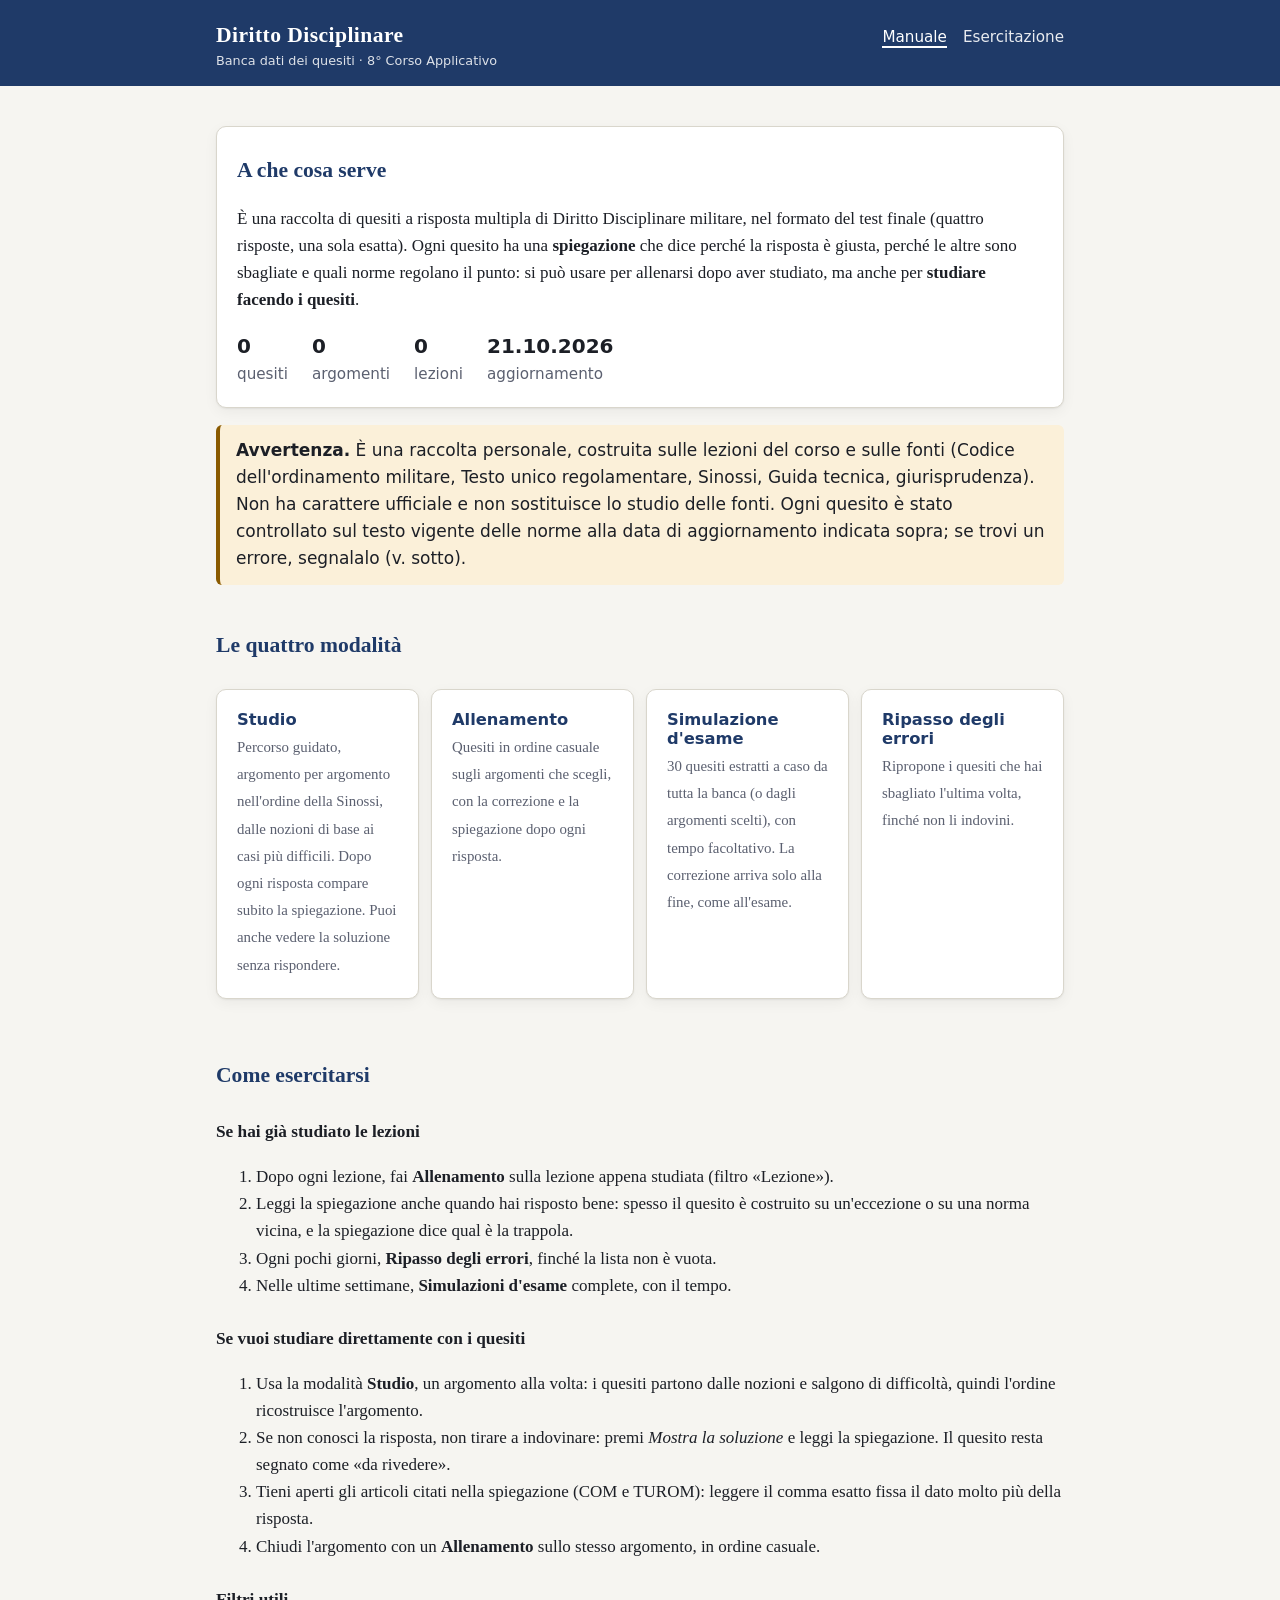
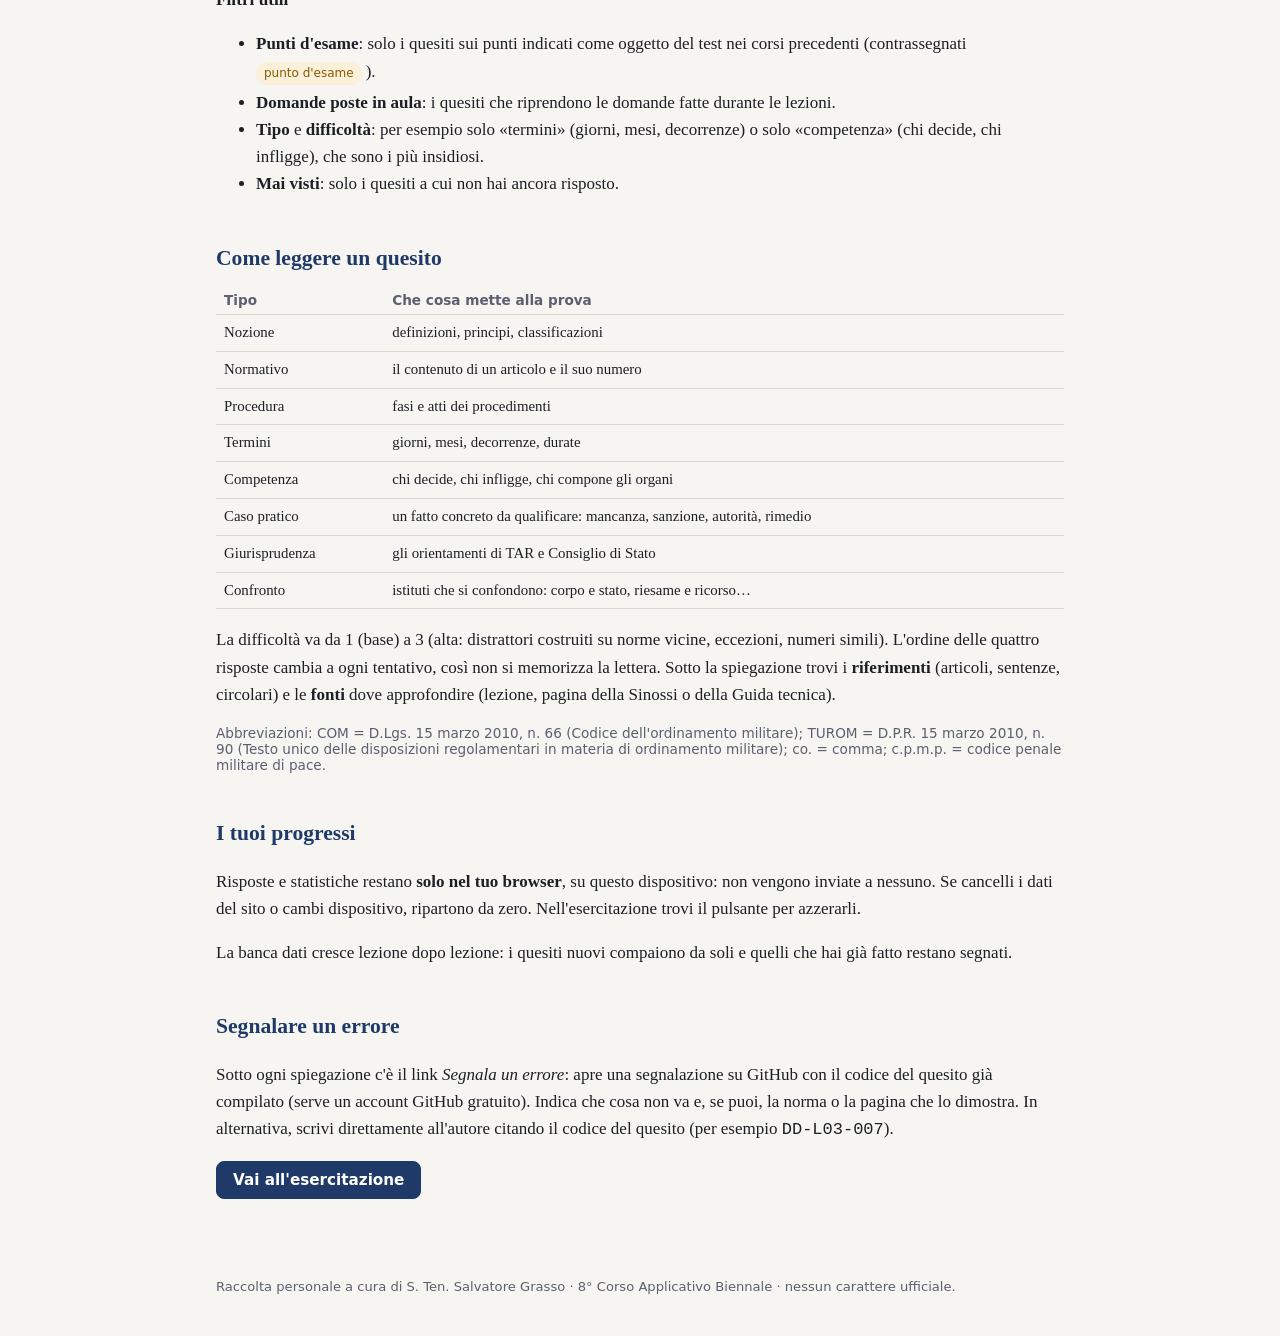
==== index.html @ ca67b4e1 "Prima pubblicazione: manuale ed esercitazione Co-Authored-By: Claude Opus 5.5 <noreply@anthropic.com" ====
<!doctype html>
<html lang="it">
<head>
<meta charset="utf-8">
<meta name="viewport" content="width=device-width, initial-scale=1">
<meta name="robots" content="noindex, nofollow">
<title>Diritto Disciplinare – Esercitazione</title>
<meta name="description" content="Banca dati di quesiti a risposta multipla di Diritto Disciplinare militare: manuale d'uso.">
<link rel="stylesheet" href="style.css">
</head>
<body>
<header class="testata">
  <div class="dentro">
    <h1>Diritto Disciplinare<small>Banca dati dei quesiti · 8° Corso Applicativo</small></h1>
    <nav><a href="index.html" aria-current="page">Manuale</a><a href="esercitazione.html">Esercitazione</a></nav>
  </div>
</header>
<main>

<div class="card">
  <h2>A che cosa serve</h2>
  <p>È una raccolta di quesiti a risposta multipla di Diritto Disciplinare militare, nel formato del test finale
  (quattro risposte, una sola esatta). Ogni quesito ha una <strong>spiegazione</strong> che dice perché la risposta è
  giusta, perché le altre sono sbagliate e quali norme regolano il punto: si può usare per allenarsi dopo aver studiato,
  ma anche per <strong>studiare facendo i quesiti</strong>.</p>
  <div class="stat ui" id="stato-banca"><span>Caricamento della banca dati…</span></div>
</div>

<p class="avviso ui"><strong>Avvertenza.</strong> È una raccolta personale, costruita sulle lezioni del corso e sulle
fonti (Codice dell'ordinamento militare, Testo unico regolamentare, Sinossi, Guida tecnica, giurisprudenza). Non ha
carattere ufficiale e non sostituisce lo studio delle fonti. Ogni quesito è stato controllato sul testo vigente delle
norme alla data di aggiornamento indicata sopra; se trovi un errore, segnalalo (v. sotto).</p>

<h2>Le quattro modalità</h2>
<div class="griglia">
  <a class="card modo" href="esercitazione.html#studio"><strong>Studio</strong>
    <span>Percorso guidato, argomento per argomento nell'ordine della Sinossi, dalle nozioni di base ai casi più
    difficili. Dopo ogni risposta compare subito la spiegazione. Puoi anche vedere la soluzione senza rispondere.</span></a>
  <a class="card modo" href="esercitazione.html#allenamento"><strong>Allenamento</strong>
    <span>Quesiti in ordine casuale sugli argomenti che scegli, con la correzione e la spiegazione dopo ogni risposta.</span></a>
  <a class="card modo" href="esercitazione.html#simulazione"><strong>Simulazione d'esame</strong>
    <span>30 quesiti estratti a caso da tutta la banca (o dagli argomenti scelti), con tempo facoltativo. La correzione
    arriva solo alla fine, come all'esame.</span></a>
  <a class="card modo" href="esercitazione.html#ripasso"><strong>Ripasso degli errori</strong>
    <span>Ripropone i quesiti che hai sbagliato l'ultima volta, finché non li indovini.</span></a>
</div>

<h2>Come esercitarsi</h2>
<h3>Se hai già studiato le lezioni</h3>
<ol>
  <li>Dopo ogni lezione, fai <strong>Allenamento</strong> sulla lezione appena studiata (filtro «Lezione»).</li>
  <li>Leggi la spiegazione anche quando hai risposto bene: spesso il quesito è costruito su un'eccezione o su una
  norma vicina, e la spiegazione dice qual è la trappola.</li>
  <li>Ogni pochi giorni, <strong>Ripasso degli errori</strong>, finché la lista non è vuota.</li>
  <li>Nelle ultime settimane, <strong>Simulazioni d'esame</strong> complete, con il tempo.</li>
</ol>
<h3>Se vuoi studiare direttamente con i quesiti</h3>
<ol>
  <li>Usa la modalità <strong>Studio</strong>, un argomento alla volta: i quesiti partono dalle nozioni e salgono di
  difficoltà, quindi l'ordine ricostruisce l'argomento.</li>
  <li>Se non conosci la risposta, non tirare a indovinare: premi <em>Mostra la soluzione</em> e leggi la
  spiegazione. Il quesito resta segnato come «da rivedere».</li>
  <li>Tieni aperti gli articoli citati nella spiegazione (COM e TUROM): leggere il comma esatto fissa il dato molto
  più della risposta.</li>
  <li>Chiudi l'argomento con un <strong>Allenamento</strong> sullo stesso argomento, in ordine casuale.</li>
</ol>
<h3>Filtri utili</h3>
<ul>
  <li><strong>Punti d'esame</strong>: solo i quesiti sui punti indicati come oggetto del test nei corsi precedenti
  (contrassegnati <span class="pill test">punto d'esame</span>).</li>
  <li><strong>Domande poste in aula</strong>: i quesiti che riprendono le domande fatte durante le lezioni.</li>
  <li><strong>Tipo</strong> e <strong>difficoltà</strong>: per esempio solo «termini» (giorni, mesi, decorrenze) o
  solo «competenza» (chi decide, chi infligge), che sono i più insidiosi.</li>
  <li><strong>Mai visti</strong>: solo i quesiti a cui non hai ancora risposto.</li>
</ul>

<h2>Come leggere un quesito</h2>
<div class="tabella-scroll">
<table>
  <tr><th>Tipo</th><th>Che cosa mette alla prova</th></tr>
  <tr><td>Nozione</td><td>definizioni, principi, classificazioni</td></tr>
  <tr><td>Normativo</td><td>il contenuto di un articolo e il suo numero</td></tr>
  <tr><td>Procedura</td><td>fasi e atti dei procedimenti</td></tr>
  <tr><td>Termini</td><td>giorni, mesi, decorrenze, durate</td></tr>
  <tr><td>Competenza</td><td>chi decide, chi infligge, chi compone gli organi</td></tr>
  <tr><td>Caso pratico</td><td>un fatto concreto da qualificare: mancanza, sanzione, autorità, rimedio</td></tr>
  <tr><td>Giurisprudenza</td><td>gli orientamenti di TAR e Consiglio di Stato</td></tr>
  <tr><td>Confronto</td><td>istituti che si confondono: corpo e stato, riesame e ricorso…</td></tr>
</table>
</div>
<p>La difficoltà va da 1 (base) a 3 (alta: distrattori costruiti su norme vicine, eccezioni, numeri simili). L'ordine
delle quattro risposte cambia a ogni tentativo, così non si memorizza la lettera. Sotto la spiegazione trovi i
<strong>riferimenti</strong> (articoli, sentenze, circolari) e le <strong>fonti</strong> dove approfondire (lezione,
pagina della Sinossi o della Guida tecnica).</p>
<p class="piccolo">Abbreviazioni: COM = D.Lgs. 15 marzo 2010, n. 66 (Codice dell'ordinamento militare); TUROM = D.P.R.
15 marzo 2010, n. 90 (Testo unico delle disposizioni regolamentari in materia di ordinamento militare); co. = comma;
c.p.m.p. = codice penale militare di pace.</p>

<h2>I tuoi progressi</h2>
<p>Risposte e statistiche restano <strong>solo nel tuo browser</strong>, su questo dispositivo: non vengono inviate a
nessuno. Se cancelli i dati del sito o cambi dispositivo, ripartono da zero. Nell'esercitazione trovi il pulsante per
azzerarli.</p>
<p>La banca dati cresce lezione dopo lezione: i quesiti nuovi compaiono da soli e quelli che hai già fatto restano
segnati.</p>

<h2>Segnalare un errore</h2>
<p>Sotto ogni spiegazione c'è il link <em>Segnala un errore</em>: apre una segnalazione su GitHub con il codice del
quesito già compilato (serve un account GitHub gratuito). Indica che cosa non va e, se puoi, la norma o la pagina che
lo dimostra. In alternativa, scrivi direttamente all'autore citando il codice del quesito (per esempio
<code>DD-L03-007</code>).</p>

<p class="riga-azioni"><a href="esercitazione.html"><button class="primario">Vai all'esercitazione</button></a></p>
</main>
<footer>Raccolta personale a cura di S. Ten. Salvatore Grasso · 8° Corso Applicativo Biennale · nessun carattere ufficiale.</footer>
<script>
fetch("banca_dati.json", { cache: "no-cache" }).then(r => r.json()).then(b => {
  const lez = new Set(b.quesiti.map(q => q.lezione).filter(Boolean));
  const d = b.aggiornata ? b.aggiornata.split("-").reverse().join(".") : "–";
  document.getElementById("stato-banca").innerHTML =
    `<span><b>${b.totale}</b>quesiti</span><span><b>${b.argomenti.length}</b>argomenti</span>` +
    `<span><b>${lez.size}</b>lezioni</span><span><b>${d}</b>aggiornamento</span>`;
}).catch(() => {
  document.getElementById("stato-banca").textContent = "Banca dati non disponibile.";
});
</script>
</body>
</html>
---- style.css ----
:root {
  --bg: #f6f5f1;
  --surface: #ffffff;
  --surface-2: #efede6;
  --text: #1c1f26;
  --muted: #5b6070;
  --border: #d9d6cc;
  --accent: #1f3a68;
  --accent-soft: #e3e9f4;
  --ok: #1f6b3a;
  --ok-soft: #e2f1e6;
  --ko: #9b2321;
  --ko-soft: #f7e3e2;
  --warn: #8a5a00;
  --warn-soft: #fbf0d9;
  --radius: 10px;
  --shadow: 0 1px 2px rgba(0, 0, 0, .06), 0 4px 14px rgba(0, 0, 0, .05);
}
@media (prefers-color-scheme: dark) {
  :root {
    --bg: #14161b;
    --surface: #1c1f26;
    --surface-2: #252932;
    --text: #e8e6e1;
    --muted: #a2a7b4;
    --border: #343946;
    --accent: #8fb0e6;
    --accent-soft: #23304a;
    --ok: #7fd19a;
    --ok-soft: #1d3326;
    --ko: #f0918e;
    --ko-soft: #3b2222;
    --warn: #e9c06b;
    --warn-soft: #3a2f17;
    --shadow: none;
  }
}
* { box-sizing: border-box; }
html { -webkit-text-size-adjust: 100%; }
body {
  margin: 0;
  background: var(--bg);
  color: var(--text);
  font: 17px/1.6 Georgia, "Times New Roman", serif;
}
.ui, button, select, input, .barra, .etichetta, .pill, nav, footer, .stat, .tab {
  font-family: system-ui, -apple-system, "Segoe UI", Roboto, sans-serif;
}
a { color: var(--accent); }
header.testata {
  background: var(--accent);
  color: #fff;
}
@media (prefers-color-scheme: dark) { header.testata { background: #1a2740; } }
.testata .dentro {
  max-width: 880px; margin: 0 auto; padding: 18px 16px;
  display: flex; flex-wrap: wrap; align-items: baseline; justify-content: space-between; gap: 8px 20px;
}
.testata h1 { margin: 0; font-size: 1.35rem; letter-spacing: .02em; }
.testata h1 small { display: block; font: 400 .8rem system-ui, sans-serif; opacity: .85; letter-spacing: 0; }
.testata nav a { color: #fff; text-decoration: none; margin-left: 16px; font-size: .95rem; opacity: .9; }
.testata nav a:first-child { margin-left: 0; }
.testata nav a[aria-current] { opacity: 1; border-bottom: 2px solid #fff; }
main { max-width: 880px; margin: 0 auto; padding: 24px 16px 60px; }
h2 { font-size: 1.35rem; margin: 2em 0 .5em; color: var(--accent); }
h2:first-child { margin-top: .3em; }
h3 { font-size: 1.08rem; margin: 1.5em 0 .3em; }
.card {
  background: var(--surface); border: 1px solid var(--border); border-radius: var(--radius);
  box-shadow: var(--shadow); padding: 20px; margin: 16px 0;
}
.avviso { background: var(--warn-soft); border-left: 4px solid var(--warn); padding: 12px 16px; border-radius: 6px; }
.griglia { display: grid; grid-template-columns: repeat(auto-fit, minmax(200px, 1fr)); gap: 12px; }
.modo { display: block; text-decoration: none; color: inherit; }
.modo strong { display: block; color: var(--accent); font: 600 1.02rem system-ui, sans-serif; margin-bottom: 4px; }
.modo span { font-size: .93rem; color: var(--muted); }
.stat { display: flex; flex-wrap: wrap; gap: 10px 24px; font-size: .95rem; color: var(--muted); }
.stat b { color: var(--text); font-size: 1.25rem; display: block; }
table { width: 100%; border-collapse: collapse; font-size: .93rem; }
th, td { text-align: left; padding: 6px 8px; border-bottom: 1px solid var(--border); vertical-align: top; }
th { font: 600 .85rem system-ui, sans-serif; color: var(--muted); }
.tabella-scroll { overflow-x: auto; }

/* --- esercitazione --- */
button {
  font-size: .95rem; border-radius: 8px; border: 1px solid var(--border); background: var(--surface);
  color: var(--text); padding: 9px 16px; cursor: pointer;
}
button.primario { background: var(--accent); color: #fff; border-color: var(--accent); font-weight: 600; }
@media (prefers-color-scheme: dark) { button.primario { color: #10151f; } }
button:disabled { opacity: .5; cursor: default; }
button:focus-visible, a:focus-visible, input:focus-visible, select:focus-visible { outline: 3px solid var(--accent); outline-offset: 2px; }
.tabs { display: flex; flex-wrap: wrap; gap: 8px; margin-bottom: 8px; }
.tab { flex: 1 1 150px; text-align: left; padding: 12px 14px; }
.tab b { display: block; font-size: 1rem; }
.tab span { font-size: .82rem; color: var(--muted); }
.tab[aria-pressed="true"] { border-color: var(--accent); background: var(--accent-soft); box-shadow: inset 0 0 0 1px var(--accent); }
fieldset { border: 1px solid var(--border); border-radius: 8px; margin: 12px 0; padding: 10px 14px; }
legend { font: 600 .88rem system-ui, sans-serif; color: var(--muted); padding: 0 4px; }
label { font: .93rem system-ui, sans-serif; }
.scelte { display: flex; flex-wrap: wrap; gap: 6px 16px; }
.argomenti { max-height: 320px; overflow-y: auto; }
.argomenti .parte { font: 600 .82rem system-ui, sans-serif; color: var(--muted); margin: 10px 0 2px; }
.argomenti label { display: flex; gap: 8px; padding: 2px 0; }
.argomenti label .n { margin-left: auto; color: var(--muted); font-size: .82rem; }
.riga-azioni { display: flex; flex-wrap: wrap; gap: 8px; align-items: center; margin-top: 12px; }
.piccolo { font: .85rem system-ui, sans-serif; color: var(--muted); }
select, input[type=number] { font-size: .95rem; padding: 6px 8px; border-radius: 6px; border: 1px solid var(--border); background: var(--surface); color: var(--text); }

.barra { display: flex; flex-wrap: wrap; justify-content: space-between; align-items: center; gap: 8px; font-size: .9rem; color: var(--muted); }
.avanzamento { height: 6px; background: var(--surface-2); border-radius: 3px; overflow: hidden; margin: 8px 0 18px; }
.avanzamento div { height: 100%; background: var(--accent); width: 0; transition: width .2s; }
.pill { display: inline-block; font-size: .75rem; padding: 2px 8px; border-radius: 99px; background: var(--surface-2); color: var(--muted); margin: 0 4px 4px 0; }
.pill.test { background: var(--warn-soft); color: var(--warn); }
.domanda { font-size: 1.12rem; margin: 6px 0 16px; }
.opzioni { display: grid; gap: 10px; }
.opzione {
  display: flex; gap: 12px; align-items: flex-start; text-align: left; width: 100%;
  font: inherit; font-size: 1rem; line-height: 1.5; padding: 12px 14px;
}
.opzione .lettera {
  flex: 0 0 28px; height: 28px; border-radius: 50%; border: 1px solid var(--border);
  display: flex; align-items: center; justify-content: center; font: 600 .85rem system-ui, sans-serif;
}
.opzione:hover:not(:disabled) { border-color: var(--accent); }
.opzione.scelta { border-color: var(--accent); background: var(--accent-soft); }
.opzione.giusta { border-color: var(--ok); background: var(--ok-soft); }
.opzione.giusta .lettera { background: var(--ok); color: #fff; border-color: var(--ok); }
.opzione.sbagliata { border-color: var(--ko); background: var(--ko-soft); }
.opzione.sbagliata .lettera { background: var(--ko); color: #fff; border-color: var(--ko); }
.opzione:disabled { cursor: default; opacity: 1; }
.esito { font: 600 1rem system-ui, sans-serif; margin: 16px 0 6px; }
.esito.ok { color: var(--ok); }
.esito.ko { color: var(--ko); }
.spiegazione { background: var(--surface-2); border-radius: 8px; padding: 14px 16px; margin-top: 8px; }
.spiegazione p { margin: 0 0 8px; }
.spiegazione .rif { font: .85rem system-ui, sans-serif; color: var(--muted); margin: 6px 0 0; }
.risultato-grande { font: 700 2.4rem system-ui, sans-serif; color: var(--accent); }
.rivedi { border-top: 1px solid var(--border); padding: 14px 0; }
.rivedi:first-child { border-top: 0; }
.nascosto { display: none !important; }
footer { max-width: 880px; margin: 0 auto; padding: 0 16px 40px; font-size: .82rem; color: var(--muted); }
@media (max-width: 560px) {
  body { font-size: 16px; }
  .card { padding: 16px; }
  .testata nav a { margin-left: 12px; }
  .tab { flex-basis: calc(50% - 4px); padding: 10px 12px; }
  .domanda { font-size: 1.05rem; }
  .opzione { padding: 12px; min-height: 48px; }
  /* sul telefono i comandi della prova restano a portata di pollice */
  #prova .riga-azioni {
    position: sticky; bottom: 0; z-index: 2; margin: 0 -16px; padding: 10px 16px calc(10px + env(safe-area-inset-bottom));
    background: var(--bg); border-top: 1px solid var(--border);
  }
  #prova .riga-azioni button { flex: 1 1 40%; padding: 11px 8px; }
  .argomenti { max-height: 260px; }
}
@media (hover: none) { .opzione:hover:not(:disabled) { border-color: var(--border); } }
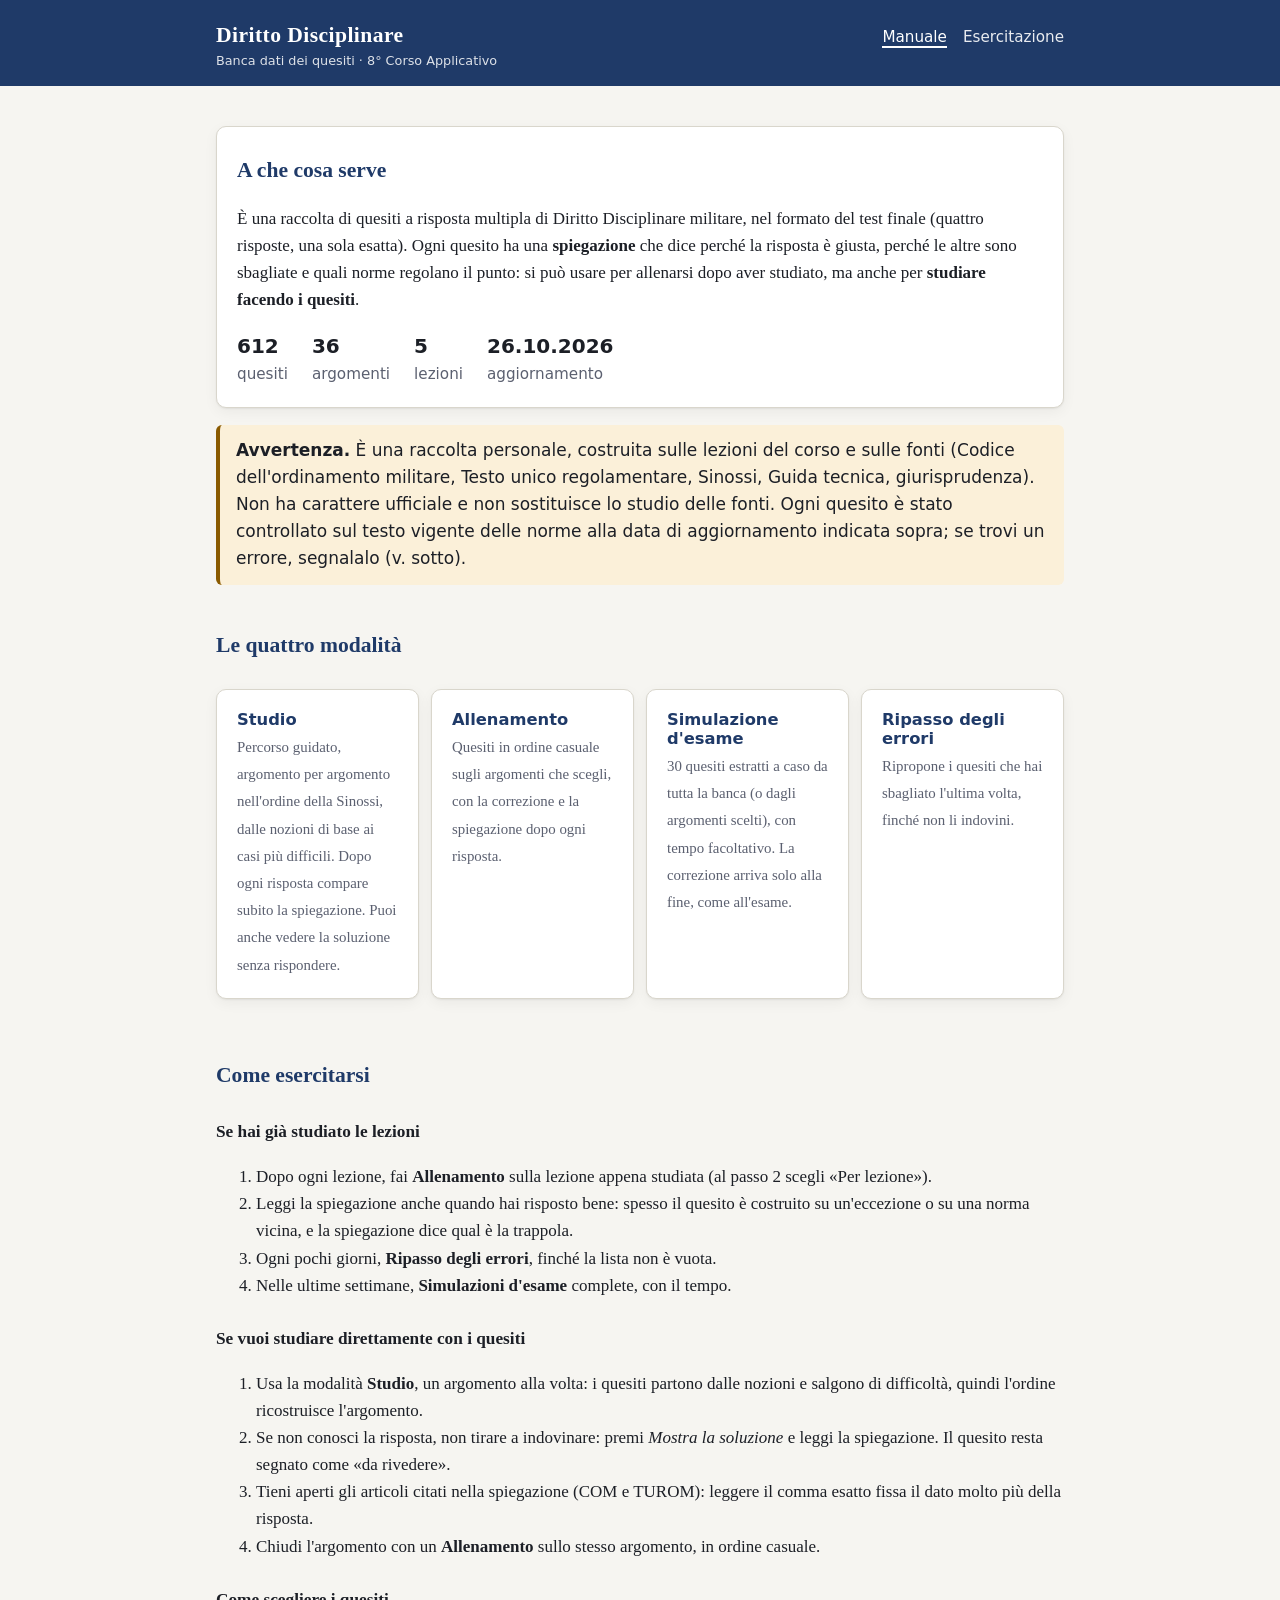
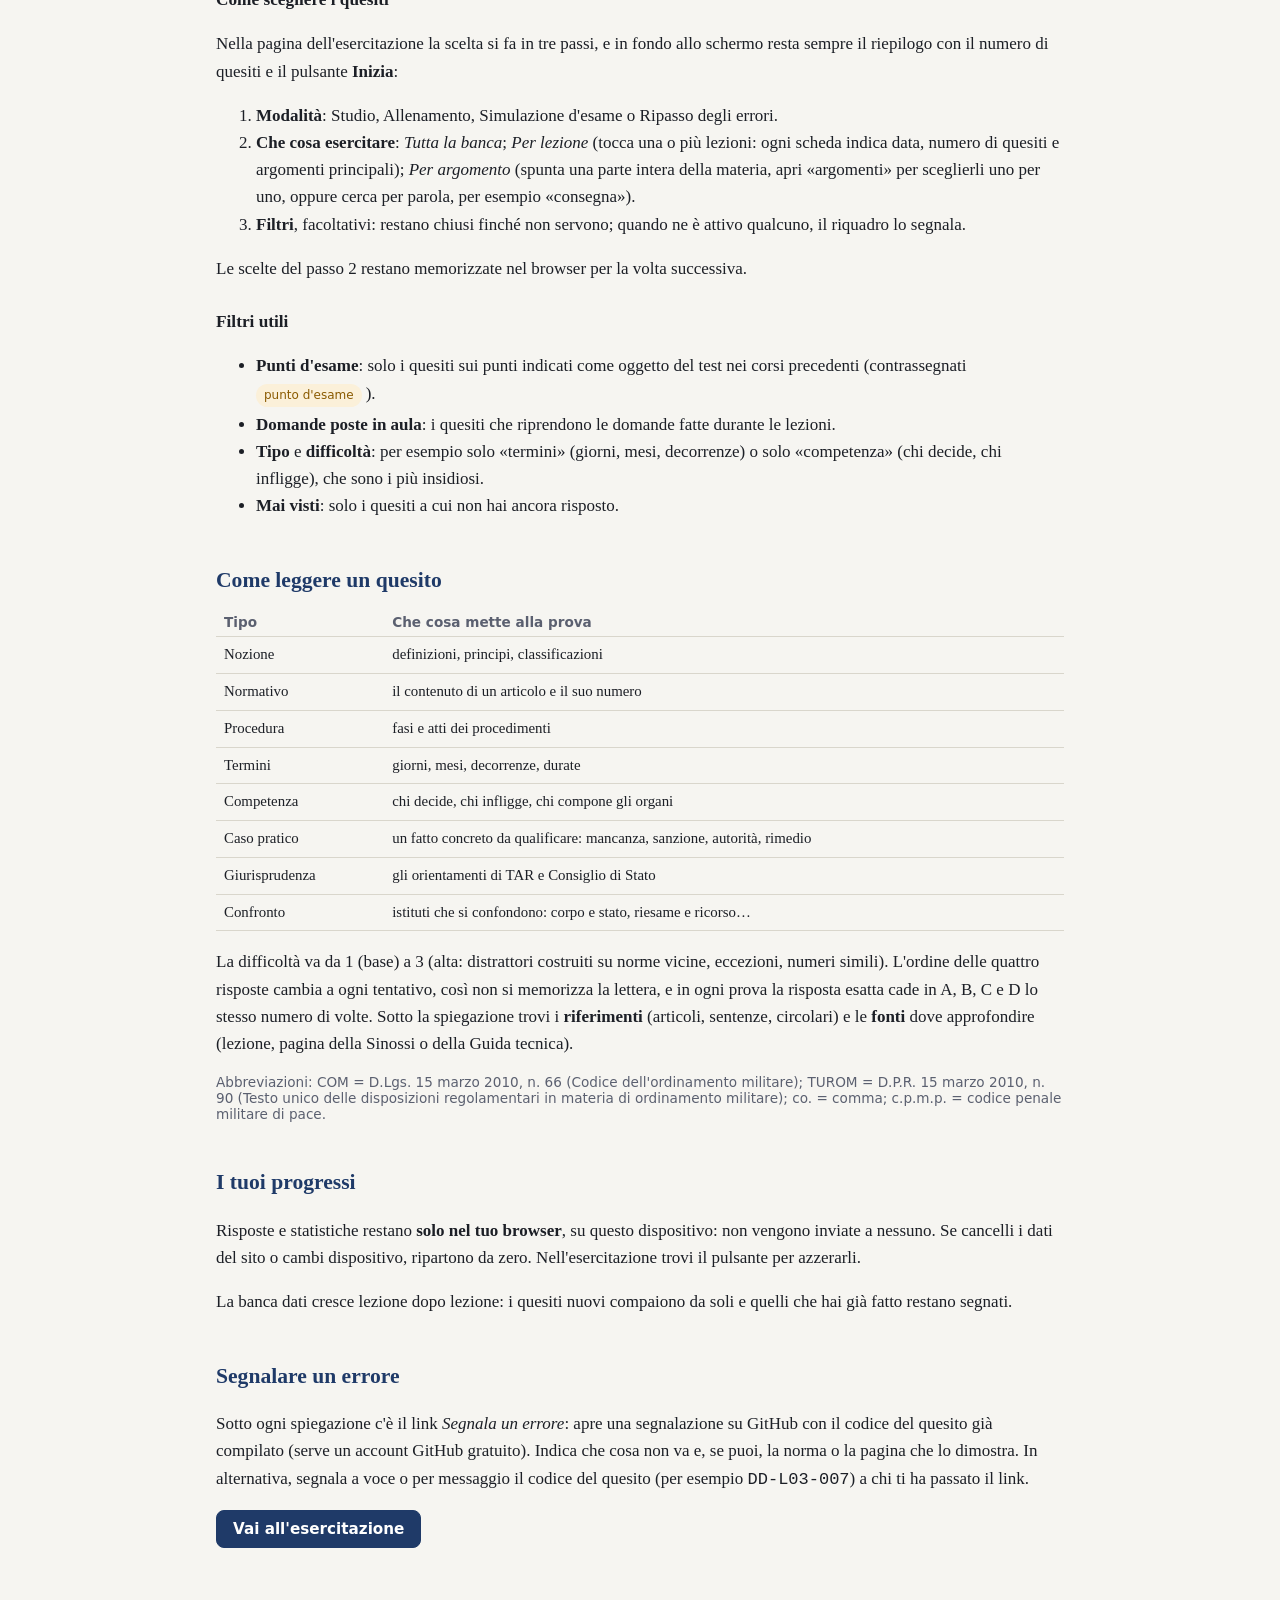
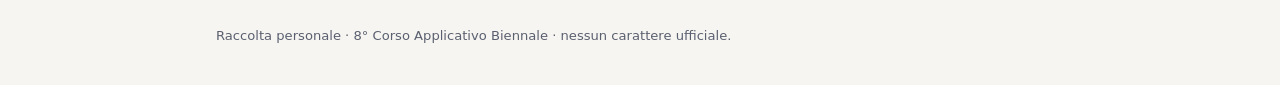
==== commit 57b78dc8: "Distrattori riequilibrati, risposta esatta distribuita, nuova scelta dei quesiti" ====
--- a/index.html
+++ b/index.html
@@ -1,127 +1,140 @@
-<!doctype html>
-<html lang="it">
-<head>
-<meta charset="utf-8">
-<meta name="viewport" content="width=device-width, initial-scale=1">
-<meta name="robots" content="noindex, nofollow">
-<title>Diritto Disciplinare – Esercitazione</title>
-<meta name="description" content="Banca dati di quesiti a risposta multipla di Diritto Disciplinare militare: manuale d'uso.">
-<link rel="stylesheet" href="style.css">
-</head>
-<body>
-<header class="testata">
-  <div class="dentro">
-    <h1>Diritto Disciplinare<small>Banca dati dei quesiti · 8° Corso Applicativo</small></h1>
-    <nav><a href="index.html" aria-current="page">Manuale</a><a href="esercitazione.html">Esercitazione</a></nav>
-  </div>
-</header>
-<main>
-
-<div class="card">
-  <h2>A che cosa serve</h2>
-  <p>È una raccolta di quesiti a risposta multipla di Diritto Disciplinare militare, nel formato del test finale
-  (quattro risposte, una sola esatta). Ogni quesito ha una <strong>spiegazione</strong> che dice perché la risposta è
-  giusta, perché le altre sono sbagliate e quali norme regolano il punto: si può usare per allenarsi dopo aver studiato,
-  ma anche per <strong>studiare facendo i quesiti</strong>.</p>
-  <div class="stat ui" id="stato-banca"><span>Caricamento della banca dati…</span></div>
-</div>
-
-<p class="avviso ui"><strong>Avvertenza.</strong> È una raccolta personale, costruita sulle lezioni del corso e sulle
-fonti (Codice dell'ordinamento militare, Testo unico regolamentare, Sinossi, Guida tecnica, giurisprudenza). Non ha
-carattere ufficiale e non sostituisce lo studio delle fonti. Ogni quesito è stato controllato sul testo vigente delle
-norme alla data di aggiornamento indicata sopra; se trovi un errore, segnalalo (v. sotto).</p>
-
-<h2>Le quattro modalità</h2>
-<div class="griglia">
-  <a class="card modo" href="esercitazione.html#studio"><strong>Studio</strong>
-    <span>Percorso guidato, argomento per argomento nell'ordine della Sinossi, dalle nozioni di base ai casi più
-    difficili. Dopo ogni risposta compare subito la spiegazione. Puoi anche vedere la soluzione senza rispondere.</span></a>
-  <a class="card modo" href="esercitazione.html#allenamento"><strong>Allenamento</strong>
-    <span>Quesiti in ordine casuale sugli argomenti che scegli, con la correzione e la spiegazione dopo ogni risposta.</span></a>
-  <a class="card modo" href="esercitazione.html#simulazione"><strong>Simulazione d'esame</strong>
-    <span>30 quesiti estratti a caso da tutta la banca (o dagli argomenti scelti), con tempo facoltativo. La correzione
-    arriva solo alla fine, come all'esame.</span></a>
-  <a class="card modo" href="esercitazione.html#ripasso"><strong>Ripasso degli errori</strong>
-    <span>Ripropone i quesiti che hai sbagliato l'ultima volta, finché non li indovini.</span></a>
-</div>
-
-<h2>Come esercitarsi</h2>
-<h3>Se hai già studiato le lezioni</h3>
-<ol>
-  <li>Dopo ogni lezione, fai <strong>Allenamento</strong> sulla lezione appena studiata (filtro «Lezione»).</li>
-  <li>Leggi la spiegazione anche quando hai risposto bene: spesso il quesito è costruito su un'eccezione o su una
-  norma vicina, e la spiegazione dice qual è la trappola.</li>
-  <li>Ogni pochi giorni, <strong>Ripasso degli errori</strong>, finché la lista non è vuota.</li>
-  <li>Nelle ultime settimane, <strong>Simulazioni d'esame</strong> complete, con il tempo.</li>
-</ol>
-<h3>Se vuoi studiare direttamente con i quesiti</h3>
-<ol>
-  <li>Usa la modalità <strong>Studio</strong>, un argomento alla volta: i quesiti partono dalle nozioni e salgono di
-  difficoltà, quindi l'ordine ricostruisce l'argomento.</li>
-  <li>Se non conosci la risposta, non tirare a indovinare: premi <em>Mostra la soluzione</em> e leggi la
-  spiegazione. Il quesito resta segnato come «da rivedere».</li>
-  <li>Tieni aperti gli articoli citati nella spiegazione (COM e TUROM): leggere il comma esatto fissa il dato molto
-  più della risposta.</li>
-  <li>Chiudi l'argomento con un <strong>Allenamento</strong> sullo stesso argomento, in ordine casuale.</li>
-</ol>
-<h3>Filtri utili</h3>
-<ul>
-  <li><strong>Punti d'esame</strong>: solo i quesiti sui punti indicati come oggetto del test nei corsi precedenti
-  (contrassegnati <span class="pill test">punto d'esame</span>).</li>
-  <li><strong>Domande poste in aula</strong>: i quesiti che riprendono le domande fatte durante le lezioni.</li>
-  <li><strong>Tipo</strong> e <strong>difficoltà</strong>: per esempio solo «termini» (giorni, mesi, decorrenze) o
-  solo «competenza» (chi decide, chi infligge), che sono i più insidiosi.</li>
-  <li><strong>Mai visti</strong>: solo i quesiti a cui non hai ancora risposto.</li>
-</ul>
-
-<h2>Come leggere un quesito</h2>
-<div class="tabella-scroll">
-<table>
-  <tr><th>Tipo</th><th>Che cosa mette alla prova</th></tr>
-  <tr><td>Nozione</td><td>definizioni, principi, classificazioni</td></tr>
-  <tr><td>Normativo</td><td>il contenuto di un articolo e il suo numero</td></tr>
-  <tr><td>Procedura</td><td>fasi e atti dei procedimenti</td></tr>
-  <tr><td>Termini</td><td>giorni, mesi, decorrenze, durate</td></tr>
-  <tr><td>Competenza</td><td>chi decide, chi infligge, chi compone gli organi</td></tr>
-  <tr><td>Caso pratico</td><td>un fatto concreto da qualificare: mancanza, sanzione, autorità, rimedio</td></tr>
-  <tr><td>Giurisprudenza</td><td>gli orientamenti di TAR e Consiglio di Stato</td></tr>
-  <tr><td>Confronto</td><td>istituti che si confondono: corpo e stato, riesame e ricorso…</td></tr>
-</table>
-</div>
-<p>La difficoltà va da 1 (base) a 3 (alta: distrattori costruiti su norme vicine, eccezioni, numeri simili). L'ordine
-delle quattro risposte cambia a ogni tentativo, così non si memorizza la lettera. Sotto la spiegazione trovi i
-<strong>riferimenti</strong> (articoli, sentenze, circolari) e le <strong>fonti</strong> dove approfondire (lezione,
-pagina della Sinossi o della Guida tecnica).</p>
-<p class="piccolo">Abbreviazioni: COM = D.Lgs. 15 marzo 2010, n. 66 (Codice dell'ordinamento militare); TUROM = D.P.R.
-15 marzo 2010, n. 90 (Testo unico delle disposizioni regolamentari in materia di ordinamento militare); co. = comma;
-c.p.m.p. = codice penale militare di pace.</p>
-
-<h2>I tuoi progressi</h2>
-<p>Risposte e statistiche restano <strong>solo nel tuo browser</strong>, su questo dispositivo: non vengono inviate a
-nessuno. Se cancelli i dati del sito o cambi dispositivo, ripartono da zero. Nell'esercitazione trovi il pulsante per
-azzerarli.</p>
-<p>La banca dati cresce lezione dopo lezione: i quesiti nuovi compaiono da soli e quelli che hai già fatto restano
-segnati.</p>
-
-<h2>Segnalare un errore</h2>
-<p>Sotto ogni spiegazione c'è il link <em>Segnala un errore</em>: apre una segnalazione su GitHub con il codice del
-quesito già compilato (serve un account GitHub gratuito). Indica che cosa non va e, se puoi, la norma o la pagina che
-lo dimostra. In alternativa, scrivi direttamente all'autore citando il codice del quesito (per esempio
-<code>DD-L03-007</code>).</p>
-
-<p class="riga-azioni"><a href="esercitazione.html"><button class="primario">Vai all'esercitazione</button></a></p>
-</main>
-<footer>Raccolta personale a cura di S. Ten. Salvatore Grasso · 8° Corso Applicativo Biennale · nessun carattere ufficiale.</footer>
-<script>
-fetch("banca_dati.json", { cache: "no-cache" }).then(r => r.json()).then(b => {
-  const lez = new Set(b.quesiti.map(q => q.lezione).filter(Boolean));
-  const d = b.aggiornata ? b.aggiornata.split("-").reverse().join(".") : "–";
-  document.getElementById("stato-banca").innerHTML =
-    `<span><b>${b.totale}</b>quesiti</span><span><b>${b.argomenti.length}</b>argomenti</span>` +
-    `<span><b>${lez.size}</b>lezioni</span><span><b>${d}</b>aggiornamento</span>`;
-}).catch(() => {
-  document.getElementById("stato-banca").textContent = "Banca dati non disponibile.";
-});
-</script>
-</body>
-</html>
+<!doctype html>
+<html lang="it">
+<head>
+<meta charset="utf-8">
+<meta name="viewport" content="width=device-width, initial-scale=1">
+<meta name="robots" content="noindex, nofollow">
+<title>Diritto Disciplinare – Esercitazione</title>
+<meta name="description" content="Banca dati di quesiti a risposta multipla di Diritto Disciplinare militare: manuale d'uso.">
+<link rel="stylesheet" href="style.css?v=2">
+</head>
+<body>
+<header class="testata">
+  <div class="dentro">
+    <h1>Diritto Disciplinare<small>Banca dati dei quesiti · 8° Corso Applicativo</small></h1>
+    <nav><a href="index.html" aria-current="page">Manuale</a><a href="esercitazione.html">Esercitazione</a></nav>
+  </div>
+</header>
+<main>
+
+<div class="card">
+  <h2>A che cosa serve</h2>
+  <p>È una raccolta di quesiti a risposta multipla di Diritto Disciplinare militare, nel formato del test finale
+  (quattro risposte, una sola esatta). Ogni quesito ha una <strong>spiegazione</strong> che dice perché la risposta è
+  giusta, perché le altre sono sbagliate e quali norme regolano il punto: si può usare per allenarsi dopo aver studiato,
+  ma anche per <strong>studiare facendo i quesiti</strong>.</p>
+  <div class="stat ui" id="stato-banca"><span>Caricamento della banca dati…</span></div>
+</div>
+
+<p class="avviso ui"><strong>Avvertenza.</strong> È una raccolta personale, costruita sulle lezioni del corso e sulle
+fonti (Codice dell'ordinamento militare, Testo unico regolamentare, Sinossi, Guida tecnica, giurisprudenza). Non ha
+carattere ufficiale e non sostituisce lo studio delle fonti. Ogni quesito è stato controllato sul testo vigente delle
+norme alla data di aggiornamento indicata sopra; se trovi un errore, segnalalo (v. sotto).</p>
+
+<h2>Le quattro modalità</h2>
+<div class="griglia">
+  <a class="card modo" href="esercitazione.html#studio"><strong>Studio</strong>
+    <span>Percorso guidato, argomento per argomento nell'ordine della Sinossi, dalle nozioni di base ai casi più
+    difficili. Dopo ogni risposta compare subito la spiegazione. Puoi anche vedere la soluzione senza rispondere.</span></a>
+  <a class="card modo" href="esercitazione.html#allenamento"><strong>Allenamento</strong>
+    <span>Quesiti in ordine casuale sugli argomenti che scegli, con la correzione e la spiegazione dopo ogni risposta.</span></a>
+  <a class="card modo" href="esercitazione.html#simulazione"><strong>Simulazione d'esame</strong>
+    <span>30 quesiti estratti a caso da tutta la banca (o dagli argomenti scelti), con tempo facoltativo. La correzione
+    arriva solo alla fine, come all'esame.</span></a>
+  <a class="card modo" href="esercitazione.html#ripasso"><strong>Ripasso degli errori</strong>
+    <span>Ripropone i quesiti che hai sbagliato l'ultima volta, finché non li indovini.</span></a>
+</div>
+
+<h2>Come esercitarsi</h2>
+<h3>Se hai già studiato le lezioni</h3>
+<ol>
+  <li>Dopo ogni lezione, fai <strong>Allenamento</strong> sulla lezione appena studiata (al passo 2 scegli «Per lezione»).</li>
+  <li>Leggi la spiegazione anche quando hai risposto bene: spesso il quesito è costruito su un'eccezione o su una
+  norma vicina, e la spiegazione dice qual è la trappola.</li>
+  <li>Ogni pochi giorni, <strong>Ripasso degli errori</strong>, finché la lista non è vuota.</li>
+  <li>Nelle ultime settimane, <strong>Simulazioni d'esame</strong> complete, con il tempo.</li>
+</ol>
+<h3>Se vuoi studiare direttamente con i quesiti</h3>
+<ol>
+  <li>Usa la modalità <strong>Studio</strong>, un argomento alla volta: i quesiti partono dalle nozioni e salgono di
+  difficoltà, quindi l'ordine ricostruisce l'argomento.</li>
+  <li>Se non conosci la risposta, non tirare a indovinare: premi <em>Mostra la soluzione</em> e leggi la
+  spiegazione. Il quesito resta segnato come «da rivedere».</li>
+  <li>Tieni aperti gli articoli citati nella spiegazione (COM e TUROM): leggere il comma esatto fissa il dato molto
+  più della risposta.</li>
+  <li>Chiudi l'argomento con un <strong>Allenamento</strong> sullo stesso argomento, in ordine casuale.</li>
+</ol>
+<h3>Come scegliere i quesiti</h3>
+<p>Nella pagina dell'esercitazione la scelta si fa in tre passi, e in fondo allo schermo resta sempre il riepilogo con
+il numero di quesiti e il pulsante <strong>Inizia</strong>:</p>
+<ol>
+  <li><strong>Modalità</strong>: Studio, Allenamento, Simulazione d'esame o Ripasso degli errori.</li>
+  <li><strong>Che cosa esercitare</strong>: <em>Tutta la banca</em>; <em>Per lezione</em> (tocca una o più lezioni: ogni
+  scheda indica data, numero di quesiti e argomenti principali); <em>Per argomento</em> (spunta una parte intera della
+  materia, apri «argomenti» per sceglierli uno per uno, oppure cerca per parola, per esempio «consegna»).</li>
+  <li><strong>Filtri</strong>, facoltativi: restano chiusi finché non servono; quando ne è attivo qualcuno, il
+  riquadro lo segnala.</li>
+</ol>
+<p>Le scelte del passo 2 restano memorizzate nel browser per la volta successiva.</p>
+<h3>Filtri utili</h3>
+<ul>
+  <li><strong>Punti d'esame</strong>: solo i quesiti sui punti indicati come oggetto del test nei corsi precedenti
+  (contrassegnati <span class="pill test">punto d'esame</span>).</li>
+  <li><strong>Domande poste in aula</strong>: i quesiti che riprendono le domande fatte durante le lezioni.</li>
+  <li><strong>Tipo</strong> e <strong>difficoltà</strong>: per esempio solo «termini» (giorni, mesi, decorrenze) o
+  solo «competenza» (chi decide, chi infligge), che sono i più insidiosi.</li>
+  <li><strong>Mai visti</strong>: solo i quesiti a cui non hai ancora risposto.</li>
+</ul>
+
+<h2>Come leggere un quesito</h2>
+<div class="tabella-scroll">
+<table>
+  <tr><th>Tipo</th><th>Che cosa mette alla prova</th></tr>
+  <tr><td>Nozione</td><td>definizioni, principi, classificazioni</td></tr>
+  <tr><td>Normativo</td><td>il contenuto di un articolo e il suo numero</td></tr>
+  <tr><td>Procedura</td><td>fasi e atti dei procedimenti</td></tr>
+  <tr><td>Termini</td><td>giorni, mesi, decorrenze, durate</td></tr>
+  <tr><td>Competenza</td><td>chi decide, chi infligge, chi compone gli organi</td></tr>
+  <tr><td>Caso pratico</td><td>un fatto concreto da qualificare: mancanza, sanzione, autorità, rimedio</td></tr>
+  <tr><td>Giurisprudenza</td><td>gli orientamenti di TAR e Consiglio di Stato</td></tr>
+  <tr><td>Confronto</td><td>istituti che si confondono: corpo e stato, riesame e ricorso…</td></tr>
+</table>
+</div>
+<p>La difficoltà va da 1 (base) a 3 (alta: distrattori costruiti su norme vicine, eccezioni, numeri simili). L'ordine
+delle quattro risposte cambia a ogni tentativo, così non si memorizza la lettera, e in ogni prova la risposta esatta
+cade in A, B, C e D lo stesso numero di volte. Sotto la spiegazione trovi i
+<strong>riferimenti</strong> (articoli, sentenze, circolari) e le <strong>fonti</strong> dove approfondire (lezione,
+pagina della Sinossi o della Guida tecnica).</p>
+<p class="piccolo">Abbreviazioni: COM = D.Lgs. 15 marzo 2010, n. 66 (Codice dell'ordinamento militare); TUROM = D.P.R.
+15 marzo 2010, n. 90 (Testo unico delle disposizioni regolamentari in materia di ordinamento militare); co. = comma;
+c.p.m.p. = codice penale militare di pace.</p>
+
+<h2>I tuoi progressi</h2>
+<p>Risposte e statistiche restano <strong>solo nel tuo browser</strong>, su questo dispositivo: non vengono inviate a
+nessuno. Se cancelli i dati del sito o cambi dispositivo, ripartono da zero. Nell'esercitazione trovi il pulsante per
+azzerarli.</p>
+<p>La banca dati cresce lezione dopo lezione: i quesiti nuovi compaiono da soli e quelli che hai già fatto restano
+segnati.</p>
+
+<h2>Segnalare un errore</h2>
+<p>Sotto ogni spiegazione c'è il link <em>Segnala un errore</em>: apre una segnalazione su GitHub con il codice del
+quesito già compilato (serve un account GitHub gratuito). Indica che cosa non va e, se puoi, la norma o la pagina che
+lo dimostra. In alternativa, segnala a voce o per messaggio il codice del quesito (per esempio
+<code>DD-L03-007</code>) a chi ti ha passato il link.</p>
+
+<p class="riga-azioni"><a href="esercitazione.html"><button class="primario">Vai all'esercitazione</button></a></p>
+</main>
+<footer>Raccolta personale · 8° Corso Applicativo Biennale · nessun carattere ufficiale.</footer>
+<script>
+fetch("banca_dati.json", { cache: "no-cache" }).then(r => r.json()).then(b => {
+  const lez = new Set(b.quesiti.map(q => q.lezione).filter(Boolean));
+  const d = b.aggiornata ? b.aggiornata.split("-").reverse().join(".") : "–";
+  document.getElementById("stato-banca").innerHTML =
+    `<span><b>${b.totale}</b>quesiti</span><span><b>${b.argomenti.length}</b>argomenti</span>` +
+    `<span><b>${lez.size}</b>lezioni</span><span><b>${d}</b>aggiornamento</span>`;
+}).catch(() => {
+  document.getElementById("stato-banca").textContent = "Banca dati non disponibile.";
+});
+</script>
+</body>
+</html>
--- a/style.css
+++ b/style.css
@@ -1,158 +1,217 @@
-:root {
-  --bg: #f6f5f1;
-  --surface: #ffffff;
-  --surface-2: #efede6;
-  --text: #1c1f26;
-  --muted: #5b6070;
-  --border: #d9d6cc;
-  --accent: #1f3a68;
-  --accent-soft: #e3e9f4;
-  --ok: #1f6b3a;
-  --ok-soft: #e2f1e6;
-  --ko: #9b2321;
-  --ko-soft: #f7e3e2;
-  --warn: #8a5a00;
-  --warn-soft: #fbf0d9;
-  --radius: 10px;
-  --shadow: 0 1px 2px rgba(0, 0, 0, .06), 0 4px 14px rgba(0, 0, 0, .05);
-}
-@media (prefers-color-scheme: dark) {
-  :root {
-    --bg: #14161b;
-    --surface: #1c1f26;
-    --surface-2: #252932;
-    --text: #e8e6e1;
-    --muted: #a2a7b4;
-    --border: #343946;
-    --accent: #8fb0e6;
-    --accent-soft: #23304a;
-    --ok: #7fd19a;
-    --ok-soft: #1d3326;
-    --ko: #f0918e;
-    --ko-soft: #3b2222;
-    --warn: #e9c06b;
-    --warn-soft: #3a2f17;
-    --shadow: none;
-  }
-}
-* { box-sizing: border-box; }
-html { -webkit-text-size-adjust: 100%; }
-body {
-  margin: 0;
-  background: var(--bg);
-  color: var(--text);
-  font: 17px/1.6 Georgia, "Times New Roman", serif;
-}
-.ui, button, select, input, .barra, .etichetta, .pill, nav, footer, .stat, .tab {
-  font-family: system-ui, -apple-system, "Segoe UI", Roboto, sans-serif;
-}
-a { color: var(--accent); }
-header.testata {
-  background: var(--accent);
-  color: #fff;
-}
-@media (prefers-color-scheme: dark) { header.testata { background: #1a2740; } }
-.testata .dentro {
-  max-width: 880px; margin: 0 auto; padding: 18px 16px;
-  display: flex; flex-wrap: wrap; align-items: baseline; justify-content: space-between; gap: 8px 20px;
-}
-.testata h1 { margin: 0; font-size: 1.35rem; letter-spacing: .02em; }
-.testata h1 small { display: block; font: 400 .8rem system-ui, sans-serif; opacity: .85; letter-spacing: 0; }
-.testata nav a { color: #fff; text-decoration: none; margin-left: 16px; font-size: .95rem; opacity: .9; }
-.testata nav a:first-child { margin-left: 0; }
-.testata nav a[aria-current] { opacity: 1; border-bottom: 2px solid #fff; }
-main { max-width: 880px; margin: 0 auto; padding: 24px 16px 60px; }
-h2 { font-size: 1.35rem; margin: 2em 0 .5em; color: var(--accent); }
-h2:first-child { margin-top: .3em; }
-h3 { font-size: 1.08rem; margin: 1.5em 0 .3em; }
-.card {
-  background: var(--surface); border: 1px solid var(--border); border-radius: var(--radius);
-  box-shadow: var(--shadow); padding: 20px; margin: 16px 0;
-}
-.avviso { background: var(--warn-soft); border-left: 4px solid var(--warn); padding: 12px 16px; border-radius: 6px; }
-.griglia { display: grid; grid-template-columns: repeat(auto-fit, minmax(200px, 1fr)); gap: 12px; }
-.modo { display: block; text-decoration: none; color: inherit; }
-.modo strong { display: block; color: var(--accent); font: 600 1.02rem system-ui, sans-serif; margin-bottom: 4px; }
-.modo span { font-size: .93rem; color: var(--muted); }
-.stat { display: flex; flex-wrap: wrap; gap: 10px 24px; font-size: .95rem; color: var(--muted); }
-.stat b { color: var(--text); font-size: 1.25rem; display: block; }
-table { width: 100%; border-collapse: collapse; font-size: .93rem; }
-th, td { text-align: left; padding: 6px 8px; border-bottom: 1px solid var(--border); vertical-align: top; }
-th { font: 600 .85rem system-ui, sans-serif; color: var(--muted); }
-.tabella-scroll { overflow-x: auto; }
-
-/* --- esercitazione --- */
-button {
-  font-size: .95rem; border-radius: 8px; border: 1px solid var(--border); background: var(--surface);
-  color: var(--text); padding: 9px 16px; cursor: pointer;
-}
-button.primario { background: var(--accent); color: #fff; border-color: var(--accent); font-weight: 600; }
-@media (prefers-color-scheme: dark) { button.primario { color: #10151f; } }
-button:disabled { opacity: .5; cursor: default; }
-button:focus-visible, a:focus-visible, input:focus-visible, select:focus-visible { outline: 3px solid var(--accent); outline-offset: 2px; }
-.tabs { display: flex; flex-wrap: wrap; gap: 8px; margin-bottom: 8px; }
-.tab { flex: 1 1 150px; text-align: left; padding: 12px 14px; }
-.tab b { display: block; font-size: 1rem; }
-.tab span { font-size: .82rem; color: var(--muted); }
-.tab[aria-pressed="true"] { border-color: var(--accent); background: var(--accent-soft); box-shadow: inset 0 0 0 1px var(--accent); }
-fieldset { border: 1px solid var(--border); border-radius: 8px; margin: 12px 0; padding: 10px 14px; }
-legend { font: 600 .88rem system-ui, sans-serif; color: var(--muted); padding: 0 4px; }
-label { font: .93rem system-ui, sans-serif; }
-.scelte { display: flex; flex-wrap: wrap; gap: 6px 16px; }
-.argomenti { max-height: 320px; overflow-y: auto; }
-.argomenti .parte { font: 600 .82rem system-ui, sans-serif; color: var(--muted); margin: 10px 0 2px; }
-.argomenti label { display: flex; gap: 8px; padding: 2px 0; }
-.argomenti label .n { margin-left: auto; color: var(--muted); font-size: .82rem; }
-.riga-azioni { display: flex; flex-wrap: wrap; gap: 8px; align-items: center; margin-top: 12px; }
-.piccolo { font: .85rem system-ui, sans-serif; color: var(--muted); }
-select, input[type=number] { font-size: .95rem; padding: 6px 8px; border-radius: 6px; border: 1px solid var(--border); background: var(--surface); color: var(--text); }
-
-.barra { display: flex; flex-wrap: wrap; justify-content: space-between; align-items: center; gap: 8px; font-size: .9rem; color: var(--muted); }
-.avanzamento { height: 6px; background: var(--surface-2); border-radius: 3px; overflow: hidden; margin: 8px 0 18px; }
-.avanzamento div { height: 100%; background: var(--accent); width: 0; transition: width .2s; }
-.pill { display: inline-block; font-size: .75rem; padding: 2px 8px; border-radius: 99px; background: var(--surface-2); color: var(--muted); margin: 0 4px 4px 0; }
-.pill.test { background: var(--warn-soft); color: var(--warn); }
-.domanda { font-size: 1.12rem; margin: 6px 0 16px; }
-.opzioni { display: grid; gap: 10px; }
-.opzione {
-  display: flex; gap: 12px; align-items: flex-start; text-align: left; width: 100%;
-  font: inherit; font-size: 1rem; line-height: 1.5; padding: 12px 14px;
-}
-.opzione .lettera {
-  flex: 0 0 28px; height: 28px; border-radius: 50%; border: 1px solid var(--border);
-  display: flex; align-items: center; justify-content: center; font: 600 .85rem system-ui, sans-serif;
-}
-.opzione:hover:not(:disabled) { border-color: var(--accent); }
-.opzione.scelta { border-color: var(--accent); background: var(--accent-soft); }
-.opzione.giusta { border-color: var(--ok); background: var(--ok-soft); }
-.opzione.giusta .lettera { background: var(--ok); color: #fff; border-color: var(--ok); }
-.opzione.sbagliata { border-color: var(--ko); background: var(--ko-soft); }
-.opzione.sbagliata .lettera { background: var(--ko); color: #fff; border-color: var(--ko); }
-.opzione:disabled { cursor: default; opacity: 1; }
-.esito { font: 600 1rem system-ui, sans-serif; margin: 16px 0 6px; }
-.esito.ok { color: var(--ok); }
-.esito.ko { color: var(--ko); }
-.spiegazione { background: var(--surface-2); border-radius: 8px; padding: 14px 16px; margin-top: 8px; }
-.spiegazione p { margin: 0 0 8px; }
-.spiegazione .rif { font: .85rem system-ui, sans-serif; color: var(--muted); margin: 6px 0 0; }
-.risultato-grande { font: 700 2.4rem system-ui, sans-serif; color: var(--accent); }
-.rivedi { border-top: 1px solid var(--border); padding: 14px 0; }
-.rivedi:first-child { border-top: 0; }
-.nascosto { display: none !important; }
-footer { max-width: 880px; margin: 0 auto; padding: 0 16px 40px; font-size: .82rem; color: var(--muted); }
-@media (max-width: 560px) {
-  body { font-size: 16px; }
-  .card { padding: 16px; }
-  .testata nav a { margin-left: 12px; }
-  .tab { flex-basis: calc(50% - 4px); padding: 10px 12px; }
-  .domanda { font-size: 1.05rem; }
-  .opzione { padding: 12px; min-height: 48px; }
-  /* sul telefono i comandi della prova restano a portata di pollice */
-  #prova .riga-azioni {
-    position: sticky; bottom: 0; z-index: 2; margin: 0 -16px; padding: 10px 16px calc(10px + env(safe-area-inset-bottom));
-    background: var(--bg); border-top: 1px solid var(--border);
-  }
-  #prova .riga-azioni button { flex: 1 1 40%; padding: 11px 8px; }
-  .argomenti { max-height: 260px; }
-}
-@media (hover: none) { .opzione:hover:not(:disabled) { border-color: var(--border); } }
+:root {
+  --bg: #f6f5f1;
+  --surface: #ffffff;
+  --surface-2: #efede6;
+  --text: #1c1f26;
+  --muted: #5b6070;
+  --border: #d9d6cc;
+  --accent: #1f3a68;
+  --accent-soft: #e3e9f4;
+  --ok: #1f6b3a;
+  --ok-soft: #e2f1e6;
+  --ko: #9b2321;
+  --ko-soft: #f7e3e2;
+  --warn: #8a5a00;
+  --warn-soft: #fbf0d9;
+  --radius: 10px;
+  --shadow: 0 1px 2px rgba(0, 0, 0, .06), 0 4px 14px rgba(0, 0, 0, .05);
+}
+@media (prefers-color-scheme: dark) {
+  :root {
+    --bg: #14161b;
+    --surface: #1c1f26;
+    --surface-2: #252932;
+    --text: #e8e6e1;
+    --muted: #a2a7b4;
+    --border: #343946;
+    --accent: #8fb0e6;
+    --accent-soft: #23304a;
+    --ok: #7fd19a;
+    --ok-soft: #1d3326;
+    --ko: #f0918e;
+    --ko-soft: #3b2222;
+    --warn: #e9c06b;
+    --warn-soft: #3a2f17;
+    --shadow: none;
+  }
+}
+* { box-sizing: border-box; }
+html { -webkit-text-size-adjust: 100%; }
+body {
+  margin: 0;
+  background: var(--bg);
+  color: var(--text);
+  font: 17px/1.6 Georgia, "Times New Roman", serif;
+}
+.ui, button, select, input, .barra, .etichetta, .pill, nav, footer, .stat, .tab {
+  font-family: system-ui, -apple-system, "Segoe UI", Roboto, sans-serif;
+}
+a { color: var(--accent); }
+header.testata {
+  background: var(--accent);
+  color: #fff;
+}
+@media (prefers-color-scheme: dark) { header.testata { background: #1a2740; } }
+.testata .dentro {
+  max-width: 880px; margin: 0 auto; padding: 18px 16px;
+  display: flex; flex-wrap: wrap; align-items: baseline; justify-content: space-between; gap: 8px 20px;
+}
+.testata h1 { margin: 0; font-size: 1.35rem; letter-spacing: .02em; }
+.testata h1 small { display: block; font: 400 .8rem system-ui, sans-serif; opacity: .85; letter-spacing: 0; }
+.testata nav a { color: #fff; text-decoration: none; margin-left: 16px; font-size: .95rem; opacity: .9; }
+.testata nav a:first-child { margin-left: 0; }
+.testata nav a[aria-current] { opacity: 1; border-bottom: 2px solid #fff; }
+main { max-width: 880px; margin: 0 auto; padding: 24px 16px 60px; }
+h2 { font-size: 1.35rem; margin: 2em 0 .5em; color: var(--accent); }
+h2:first-child { margin-top: .3em; }
+h3 { font-size: 1.08rem; margin: 1.5em 0 .3em; }
+.card {
+  background: var(--surface); border: 1px solid var(--border); border-radius: var(--radius);
+  box-shadow: var(--shadow); padding: 20px; margin: 16px 0;
+}
+.avviso { background: var(--warn-soft); border-left: 4px solid var(--warn); padding: 12px 16px; border-radius: 6px; }
+.griglia { display: grid; grid-template-columns: repeat(auto-fit, minmax(200px, 1fr)); gap: 12px; }
+.modo { display: block; text-decoration: none; color: inherit; }
+.modo strong { display: block; color: var(--accent); font: 600 1.02rem system-ui, sans-serif; margin-bottom: 4px; }
+.modo span { font-size: .93rem; color: var(--muted); }
+.stat { display: flex; flex-wrap: wrap; gap: 10px 24px; font-size: .95rem; color: var(--muted); }
+.stat b { color: var(--text); font-size: 1.25rem; display: block; }
+table { width: 100%; border-collapse: collapse; font-size: .93rem; }
+th, td { text-align: left; padding: 6px 8px; border-bottom: 1px solid var(--border); vertical-align: top; }
+th { font: 600 .85rem system-ui, sans-serif; color: var(--muted); }
+.tabella-scroll { overflow-x: auto; }
+
+/* --- esercitazione --- */
+button {
+  font-size: .95rem; border-radius: 8px; border: 1px solid var(--border); background: var(--surface);
+  color: var(--text); padding: 9px 16px; cursor: pointer;
+}
+button.primario { background: var(--accent); color: #fff; border-color: var(--accent); font-weight: 600; }
+@media (prefers-color-scheme: dark) { button.primario { color: #10151f; } }
+button:disabled { opacity: .5; cursor: default; }
+button:focus-visible, a:focus-visible, input:focus-visible, select:focus-visible { outline: 3px solid var(--accent); outline-offset: 2px; }
+.tabs { display: flex; flex-wrap: wrap; gap: 8px; margin-bottom: 8px; }
+.tab { flex: 1 1 150px; text-align: left; padding: 12px 14px; }
+.tab b { display: block; font-size: 1rem; }
+.tab span { font-size: .82rem; color: var(--muted); }
+.tab[aria-pressed="true"] { border-color: var(--accent); background: var(--accent-soft); box-shadow: inset 0 0 0 1px var(--accent); }
+fieldset { border: 1px solid var(--border); border-radius: 8px; margin: 12px 0; padding: 10px 14px; }
+legend { font: 600 .88rem system-ui, sans-serif; color: var(--muted); padding: 0 4px; }
+label { font: .93rem system-ui, sans-serif; }
+.scelte { display: flex; flex-wrap: wrap; gap: 6px 16px; }
+/* passi della scelta */
+h2.passo { display: flex; align-items: center; gap: 10px; font-size: 1.05rem; margin: 26px 0 10px; color: var(--text); }
+h2.passo:first-child { margin-top: 4px; }
+h2.passo .num {
+  flex: 0 0 26px; height: 26px; border-radius: 50%; background: var(--accent); color: var(--surface);
+  display: flex; align-items: center; justify-content: center; font-size: .85rem;
+}
+h2.passo .facoltativo { font-weight: 400; font-size: .85rem; color: var(--muted); }
+#descrizione-modo { margin: 4px 0 0; }
+.segmenti { display: grid; grid-template-columns: repeat(3, 1fr); gap: 8px; }
+.segmenti button { text-align: left; padding: 10px 12px; }
+.segmenti b { display: block; font-size: .98rem; }
+.segmenti span { font-size: .8rem; color: var(--muted); }
+.segmenti [aria-checked=true] { border-color: var(--accent); background: var(--accent-soft); box-shadow: inset 0 0 0 1px var(--accent); }
+.pannello { margin-top: 14px; }
+.pannello > .piccolo:first-child { margin: 0 0 10px; }
+.lezioni { display: grid; grid-template-columns: repeat(auto-fill, minmax(230px, 1fr)); gap: 8px; }
+.lezioni label {
+  display: grid; grid-template-columns: auto 1fr; gap: 2px 10px; align-items: start; cursor: pointer;
+  border: 1px solid var(--border); border-radius: 8px; padding: 10px 12px; background: var(--surface);
+}
+.lezioni label input { grid-row: span 3; margin-top: 4px; }
+.lezioni label.attiva { border-color: var(--accent); background: var(--accent-soft); box-shadow: inset 0 0 0 1px var(--accent); }
+.lezioni .titolo { font-weight: 600; }
+.lezioni .data { color: var(--muted); font-size: .85rem; }
+.lezioni .temi { font-size: .8rem; color: var(--muted); line-height: 1.35; }
+#cerca-arg {
+  width: 100%; font-size: .95rem; padding: 8px 10px; border-radius: 6px; border: 1px solid var(--border);
+  background: var(--surface); color: var(--text); margin-bottom: 8px;
+}
+.argomenti .parte { border-top: 1px solid var(--border); padding: 6px 0; }
+.argomenti .parte:first-child { border-top: 0; }
+.testa-parte { display: flex; flex-wrap: wrap; align-items: center; gap: 2px 10px; }
+.testa-parte > label { display: flex; gap: 8px; align-items: center; flex: 1 1 260px; cursor: pointer; }
+.testa-parte b { font-weight: 600; }
+.testa-parte .apri { padding: 4px 10px; font-size: .82rem; }
+.voci { padding: 4px 0 6px 26px; }
+.voci label { display: flex; gap: 8px; padding: 3px 0; cursor: pointer; }
+.voci label .n { margin-left: auto; color: var(--muted); font-size: .82rem; }
+details.filtri { padding: 0; }
+details.filtri summary { cursor: pointer; padding: 14px 20px; font-size: .93rem; display: flex; flex-wrap: wrap; gap: 4px 12px; }
+details.filtri summary { list-style: none; }
+details.filtri summary::-webkit-details-marker { display: none; }
+details.filtri summary::before { content: "▸"; color: var(--muted); }
+details.filtri[open] summary::before { content: "▾"; }
+details.filtri[open] summary { border-bottom: 1px solid var(--border); }
+details.filtri > .scelte, details.filtri > .riga-azioni { padding: 0 20px; }
+details.filtri > .scelte { padding-top: 14px; }
+details.filtri > .riga-azioni { padding-bottom: 14px; }
+details.con-filtri { border-color: var(--warn); }
+details.con-filtri #filtri-attivi { color: var(--warn); font-weight: 600; }
+.avvio {
+  position: sticky; bottom: 0; z-index: 2; display: flex; align-items: center; justify-content: space-between; gap: 12px;
+  margin: 16px -16px 0; padding: 12px 16px calc(12px + env(safe-area-inset-bottom));
+  background: var(--bg); border-top: 1px solid var(--border);
+}
+.avvio #riepilogo { display: block; font-weight: 600; font-size: .95rem; }
+.avvio #riepilogo:empty { display: none; }
+.avvio button { flex: 0 0 auto; padding: 11px 22px; }
+.riga-azioni { display: flex; flex-wrap: wrap; gap: 8px; align-items: center; margin-top: 12px; }
+.piccolo { font: .85rem system-ui, sans-serif; color: var(--muted); }
+select, input[type=number] { font-size: .95rem; padding: 6px 8px; border-radius: 6px; border: 1px solid var(--border); background: var(--surface); color: var(--text); }
+
+.barra { display: flex; flex-wrap: wrap; justify-content: space-between; align-items: center; gap: 8px; font-size: .9rem; color: var(--muted); }
+.avanzamento { height: 6px; background: var(--surface-2); border-radius: 3px; overflow: hidden; margin: 8px 0 18px; }
+.avanzamento div { height: 100%; background: var(--accent); width: 0; transition: width .2s; }
+.pill { display: inline-block; font-size: .75rem; padding: 2px 8px; border-radius: 99px; background: var(--surface-2); color: var(--muted); margin: 0 4px 4px 0; }
+.pill.test { background: var(--warn-soft); color: var(--warn); }
+.domanda { font-size: 1.12rem; margin: 6px 0 16px; }
+.opzioni { display: grid; gap: 10px; }
+.opzione {
+  display: flex; gap: 12px; align-items: flex-start; text-align: left; width: 100%;
+  font: inherit; font-size: 1rem; line-height: 1.5; padding: 12px 14px;
+}
+.opzione .lettera {
+  flex: 0 0 28px; height: 28px; border-radius: 50%; border: 1px solid var(--border);
+  display: flex; align-items: center; justify-content: center; font: 600 .85rem system-ui, sans-serif;
+}
+.opzione:hover:not(:disabled) { border-color: var(--accent); }
+.opzione.scelta { border-color: var(--accent); background: var(--accent-soft); }
+.opzione.giusta { border-color: var(--ok); background: var(--ok-soft); }
+.opzione.giusta .lettera { background: var(--ok); color: #fff; border-color: var(--ok); }
+.opzione.sbagliata { border-color: var(--ko); background: var(--ko-soft); }
+.opzione.sbagliata .lettera { background: var(--ko); color: #fff; border-color: var(--ko); }
+.opzione:disabled { cursor: default; opacity: 1; }
+.esito { font: 600 1rem system-ui, sans-serif; margin: 16px 0 6px; }
+.esito.ok { color: var(--ok); }
+.esito.ko { color: var(--ko); }
+.spiegazione { background: var(--surface-2); border-radius: 8px; padding: 14px 16px; margin-top: 8px; }
+.spiegazione p { margin: 0 0 8px; }
+.spiegazione .rif { font: .85rem system-ui, sans-serif; color: var(--muted); margin: 6px 0 0; }
+.risultato-grande { font: 700 2.4rem system-ui, sans-serif; color: var(--accent); }
+.rivedi { border-top: 1px solid var(--border); padding: 14px 0; }
+.rivedi:first-child { border-top: 0; }
+.nascosto { display: none !important; }
+footer { max-width: 880px; margin: 0 auto; padding: 0 16px 40px; font-size: .82rem; color: var(--muted); }
+@media (max-width: 560px) {
+  body { font-size: 16px; }
+  .card { padding: 16px; }
+  .testata nav a { margin-left: 12px; }
+  .tab { flex-basis: calc(50% - 4px); padding: 10px 12px; }
+  .domanda { font-size: 1.05rem; }
+  .opzione { padding: 12px; min-height: 48px; }
+  /* sul telefono i comandi della prova restano a portata di pollice */
+  #prova .riga-azioni {
+    position: sticky; bottom: 0; z-index: 2; margin: 0 -16px; padding: 10px 16px calc(10px + env(safe-area-inset-bottom));
+    background: var(--bg); border-top: 1px solid var(--border);
+  }
+  #prova .riga-azioni button { flex: 1 1 40%; padding: 11px 8px; }
+  .segmenti { grid-template-columns: 1fr; }
+  .segmenti button { display: flex; align-items: baseline; gap: 8px; }
+  .segmenti b { display: inline; }
+  details.filtri summary { padding: 12px 16px; }
+  details.filtri > .scelte, details.filtri > .riga-azioni { padding-left: 16px; padding-right: 16px; }
+}
+@media (hover: none) { .opzione:hover:not(:disabled) { border-color: var(--border); } }
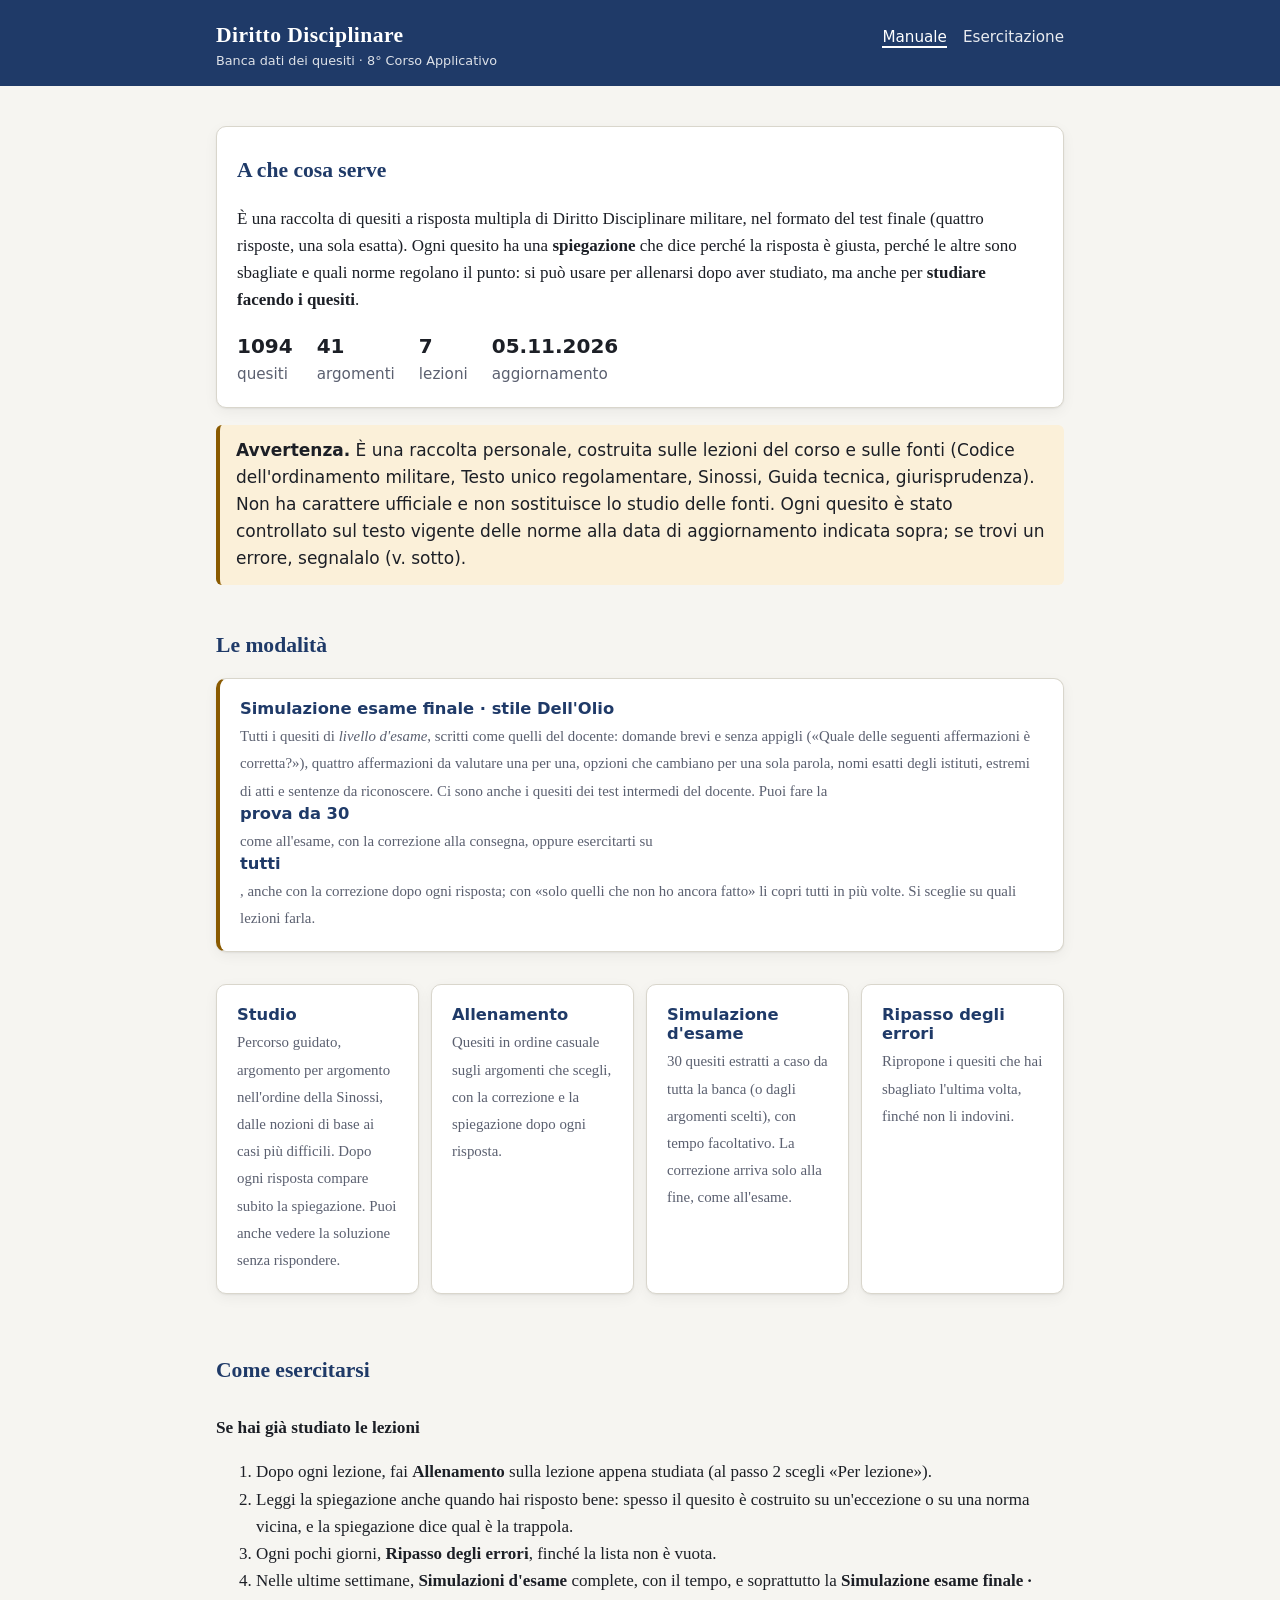
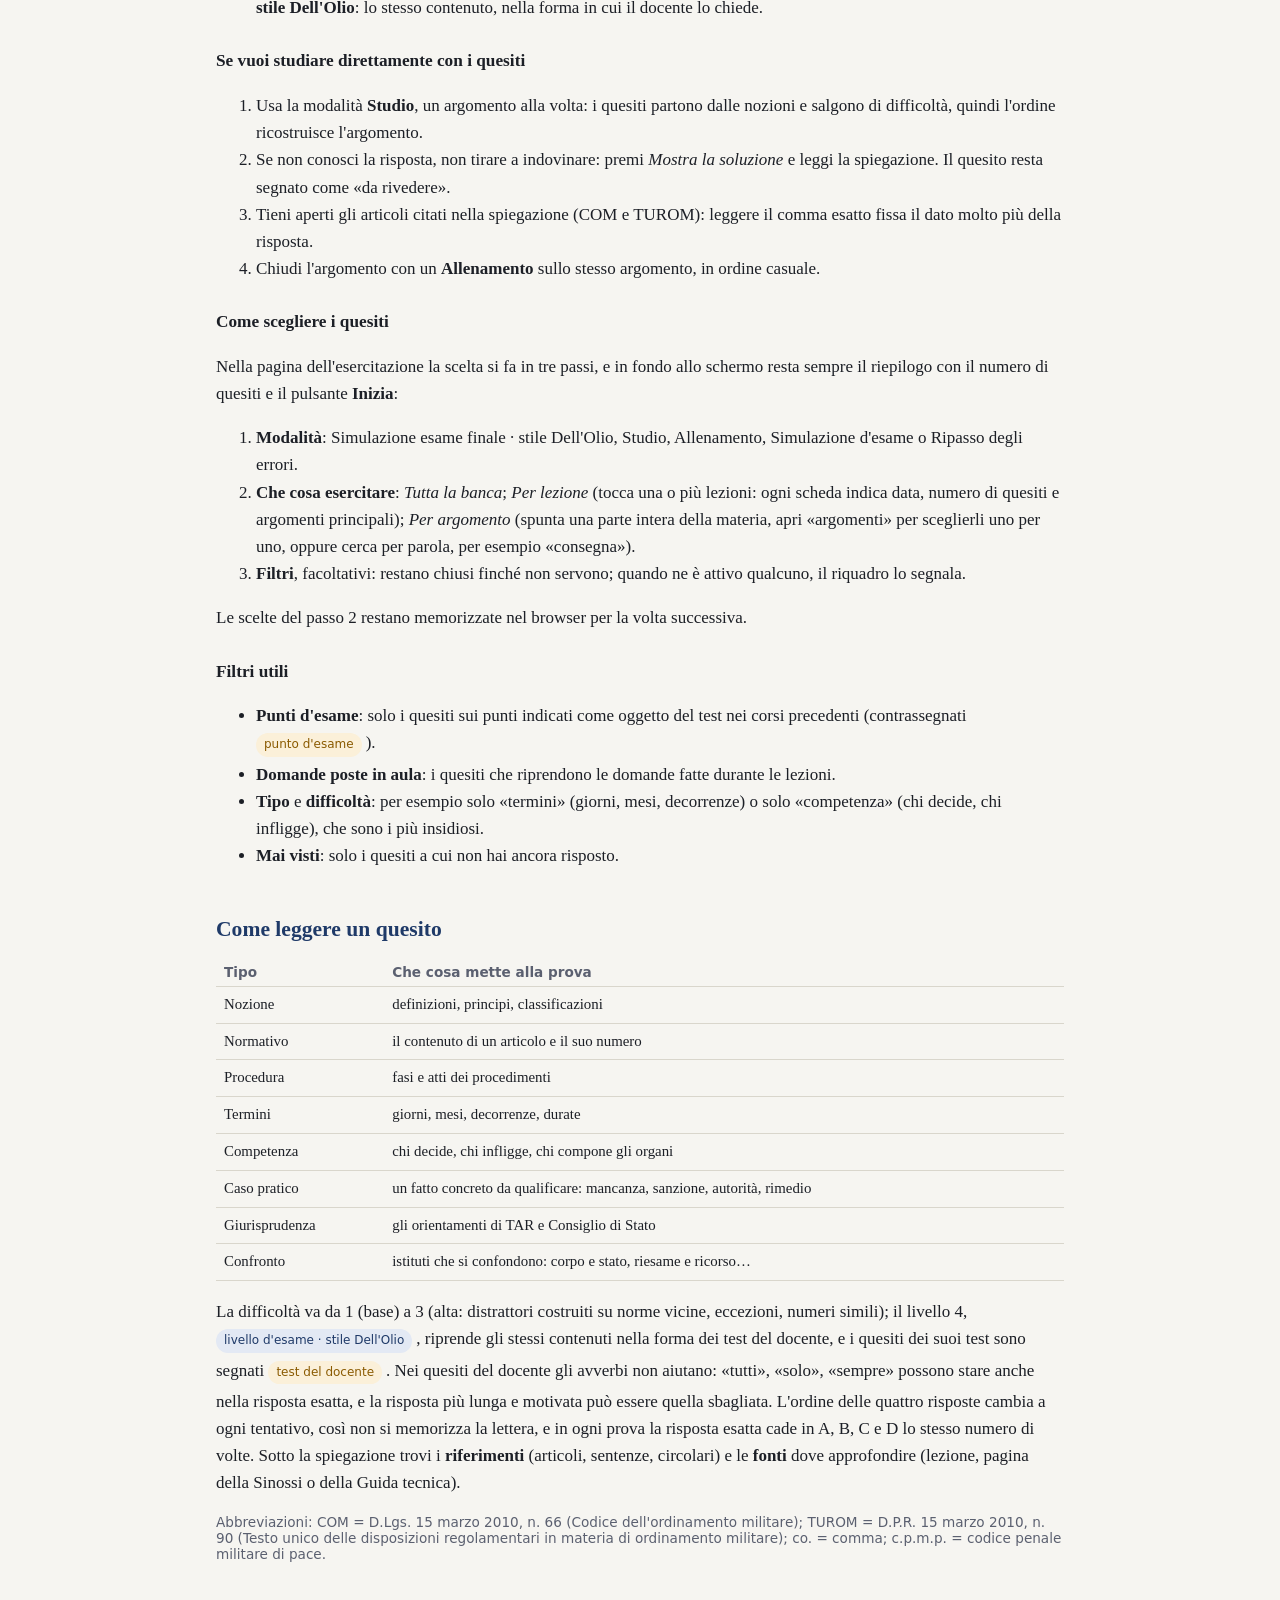
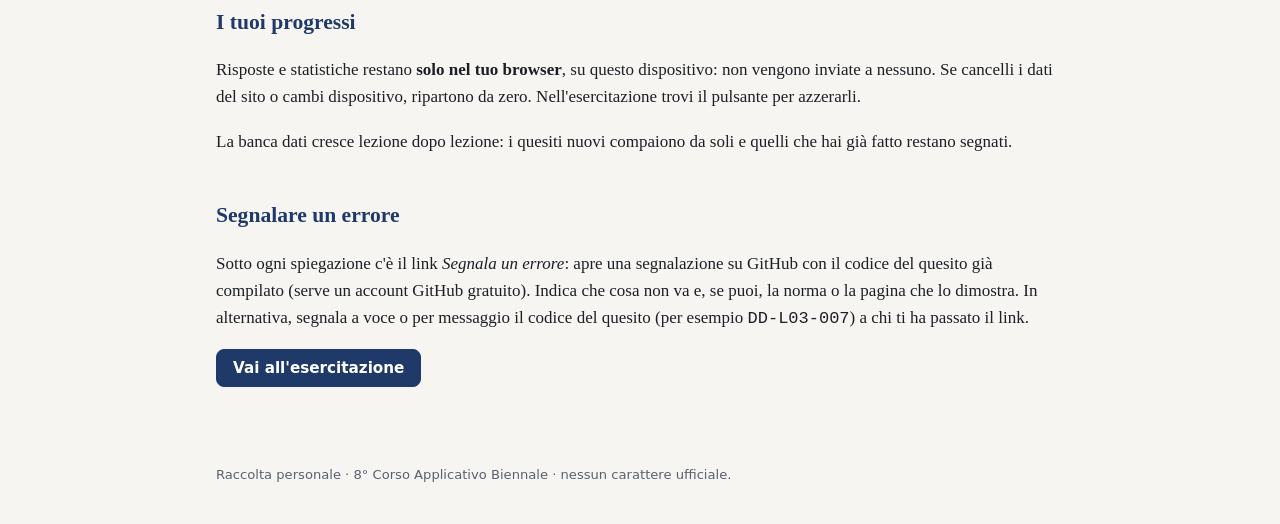
==== commit d493582c: "Simulazione esame finale stile Dell'Olio: 1094 quesiti verificati, 307 di livello d'esame (test del " ====
--- a/index.html
+++ b/index.html
@@ -6,7 +6,7 @@
 <meta name="robots" content="noindex, nofollow">
 <title>Diritto Disciplinare – Esercitazione</title>
 <meta name="description" content="Banca dati di quesiti a risposta multipla di Diritto Disciplinare militare: manuale d'uso.">
-<link rel="stylesheet" href="style.css?v=2">
+<link rel="stylesheet" href="style.css?v=3">
 </head>
 <body>
 <header class="testata">
@@ -31,7 +31,15 @@
 carattere ufficiale e non sostituisce lo studio delle fonti. Ogni quesito è stato controllato sul testo vigente delle
 norme alla data di aggiornamento indicata sopra; se trovi un errore, segnalalo (v. sotto).</p>
 
-<h2>Le quattro modalità</h2>
+<h2>Le modalità</h2>
+<a class="card modo" href="esercitazione.html#esame" style="display:block;border-left:4px solid var(--warn)">
+  <strong>Simulazione esame finale · stile Dell'Olio</strong>
+  <span>Tutti i quesiti di <em>livello d'esame</em>, scritti come quelli del docente: domande brevi e senza appigli
+  («Quale delle seguenti affermazioni è corretta?»), quattro affermazioni da valutare una per una, opzioni che cambiano
+  per una sola parola, nomi esatti degli istituti, estremi di atti e sentenze da riconoscere. Ci sono anche i quesiti dei
+  test intermedi del docente. Puoi fare la <strong>prova da 30</strong> come all'esame, con la correzione alla consegna,
+  oppure esercitarti su <strong>tutti</strong>, anche con la correzione dopo ogni risposta; con «solo quelli che non ho
+  ancora fatto» li copri tutti in più volte. Si sceglie su quali lezioni farla.</span></a>
 <div class="griglia">
   <a class="card modo" href="esercitazione.html#studio"><strong>Studio</strong>
     <span>Percorso guidato, argomento per argomento nell'ordine della Sinossi, dalle nozioni di base ai casi più
@@ -52,7 +60,9 @@
   <li>Leggi la spiegazione anche quando hai risposto bene: spesso il quesito è costruito su un'eccezione o su una
   norma vicina, e la spiegazione dice qual è la trappola.</li>
   <li>Ogni pochi giorni, <strong>Ripasso degli errori</strong>, finché la lista non è vuota.</li>
-  <li>Nelle ultime settimane, <strong>Simulazioni d'esame</strong> complete, con il tempo.</li>
+  <li>Nelle ultime settimane, <strong>Simulazioni d'esame</strong> complete, con il tempo, e soprattutto la
+  <strong>Simulazione esame finale · stile Dell'Olio</strong>: lo stesso contenuto, nella forma in cui il docente lo
+  chiede.</li>
 </ol>
 <h3>Se vuoi studiare direttamente con i quesiti</h3>
 <ol>
@@ -68,7 +78,8 @@
 <p>Nella pagina dell'esercitazione la scelta si fa in tre passi, e in fondo allo schermo resta sempre il riepilogo con
 il numero di quesiti e il pulsante <strong>Inizia</strong>:</p>
 <ol>
-  <li><strong>Modalità</strong>: Studio, Allenamento, Simulazione d'esame o Ripasso degli errori.</li>
+  <li><strong>Modalità</strong>: Simulazione esame finale · stile Dell'Olio, Studio, Allenamento, Simulazione d'esame o
+  Ripasso degli errori.</li>
   <li><strong>Che cosa esercitare</strong>: <em>Tutta la banca</em>; <em>Per lezione</em> (tocca una o più lezioni: ogni
   scheda indica data, numero di quesiti e argomenti principali); <em>Per argomento</em> (spunta una parte intera della
   materia, apri «argomenti» per sceglierli uno per uno, oppure cerca per parola, per esempio «consegna»).</li>
@@ -100,7 +111,11 @@
   <tr><td>Confronto</td><td>istituti che si confondono: corpo e stato, riesame e ricorso…</td></tr>
 </table>
 </div>
-<p>La difficoltà va da 1 (base) a 3 (alta: distrattori costruiti su norme vicine, eccezioni, numeri simili). L'ordine
+<p>La difficoltà va da 1 (base) a 3 (alta: distrattori costruiti su norme vicine, eccezioni, numeri simili); il
+livello 4, <span class="pill esame">livello d'esame · stile Dell'Olio</span>, riprende gli stessi contenuti nella forma
+dei test del docente, e i quesiti dei suoi test sono segnati <span class="pill test">test del docente</span>. Nei
+quesiti del docente gli avverbi non aiutano: «tutti», «solo», «sempre» possono stare anche nella risposta esatta, e la
+risposta più lunga e motivata può essere quella sbagliata. L'ordine
 delle quattro risposte cambia a ogni tentativo, così non si memorizza la lettera, e in ogni prova la risposta esatta
 cade in A, B, C e D lo stesso numero di volte. Sotto la spiegazione trovi i
 <strong>riferimenti</strong> (articoli, sentenze, circolari) e le <strong>fonti</strong> dove approfondire (lezione,
--- a/style.css
+++ b/style.css
@@ -95,6 +95,9 @@
 .tab b { display: block; font-size: 1rem; }
 .tab span { font-size: .82rem; color: var(--muted); }
 .tab[aria-pressed="true"] { border-color: var(--accent); background: var(--accent-soft); box-shadow: inset 0 0 0 1px var(--accent); }
+.tab.esame { flex-basis: 100%; border-left: 4px solid var(--warn); }
+.tab.esame b { color: var(--warn); }
+.pill.esame { background: var(--accent-soft); color: var(--accent); }
 fieldset { border: 1px solid var(--border); border-radius: 8px; margin: 12px 0; padding: 10px 14px; }
 legend { font: 600 .88rem system-ui, sans-serif; color: var(--muted); padding: 0 4px; }
 label { font: .93rem system-ui, sans-serif; }
@@ -200,6 +203,7 @@
   .card { padding: 16px; }
   .testata nav a { margin-left: 12px; }
   .tab { flex-basis: calc(50% - 4px); padding: 10px 12px; }
+  .tab.esame { flex-basis: 100%; }
   .domanda { font-size: 1.05rem; }
   .opzione { padding: 12px; min-height: 48px; }
   /* sul telefono i comandi della prova restano a portata di pollice */
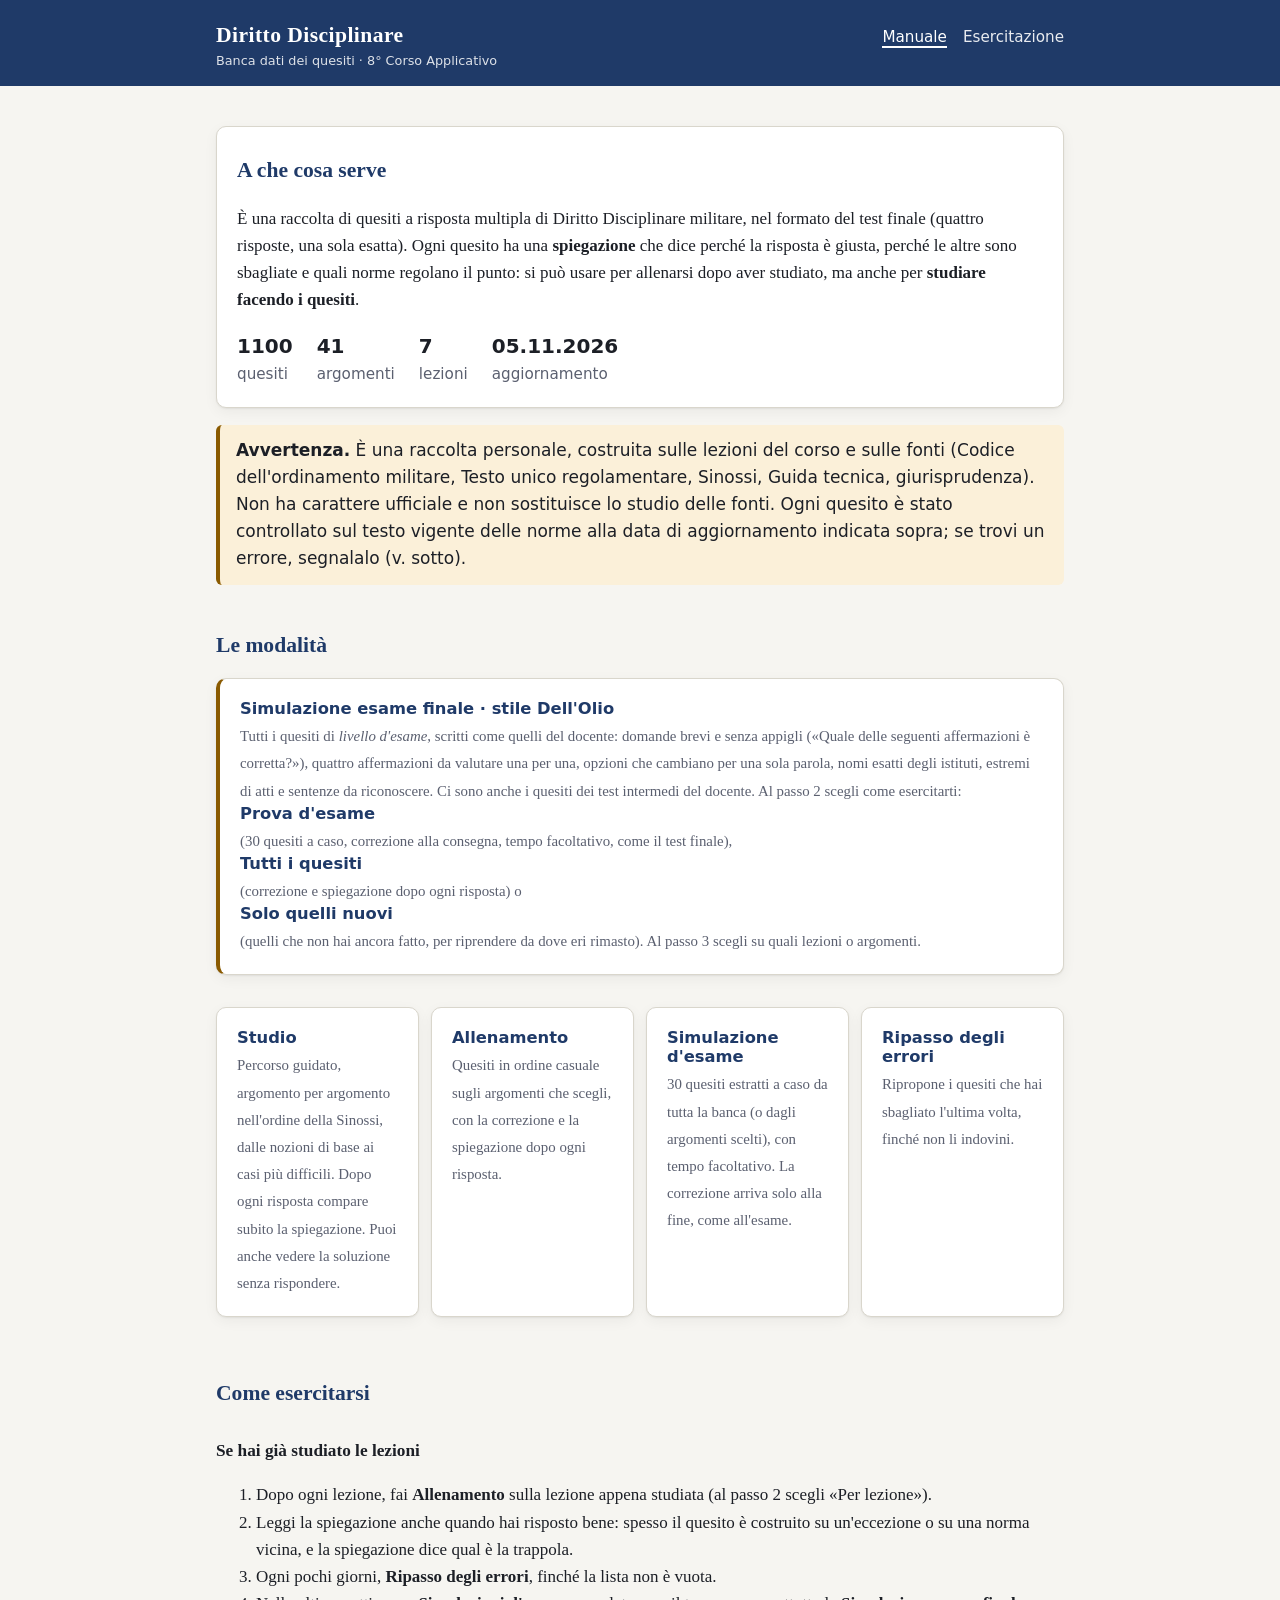
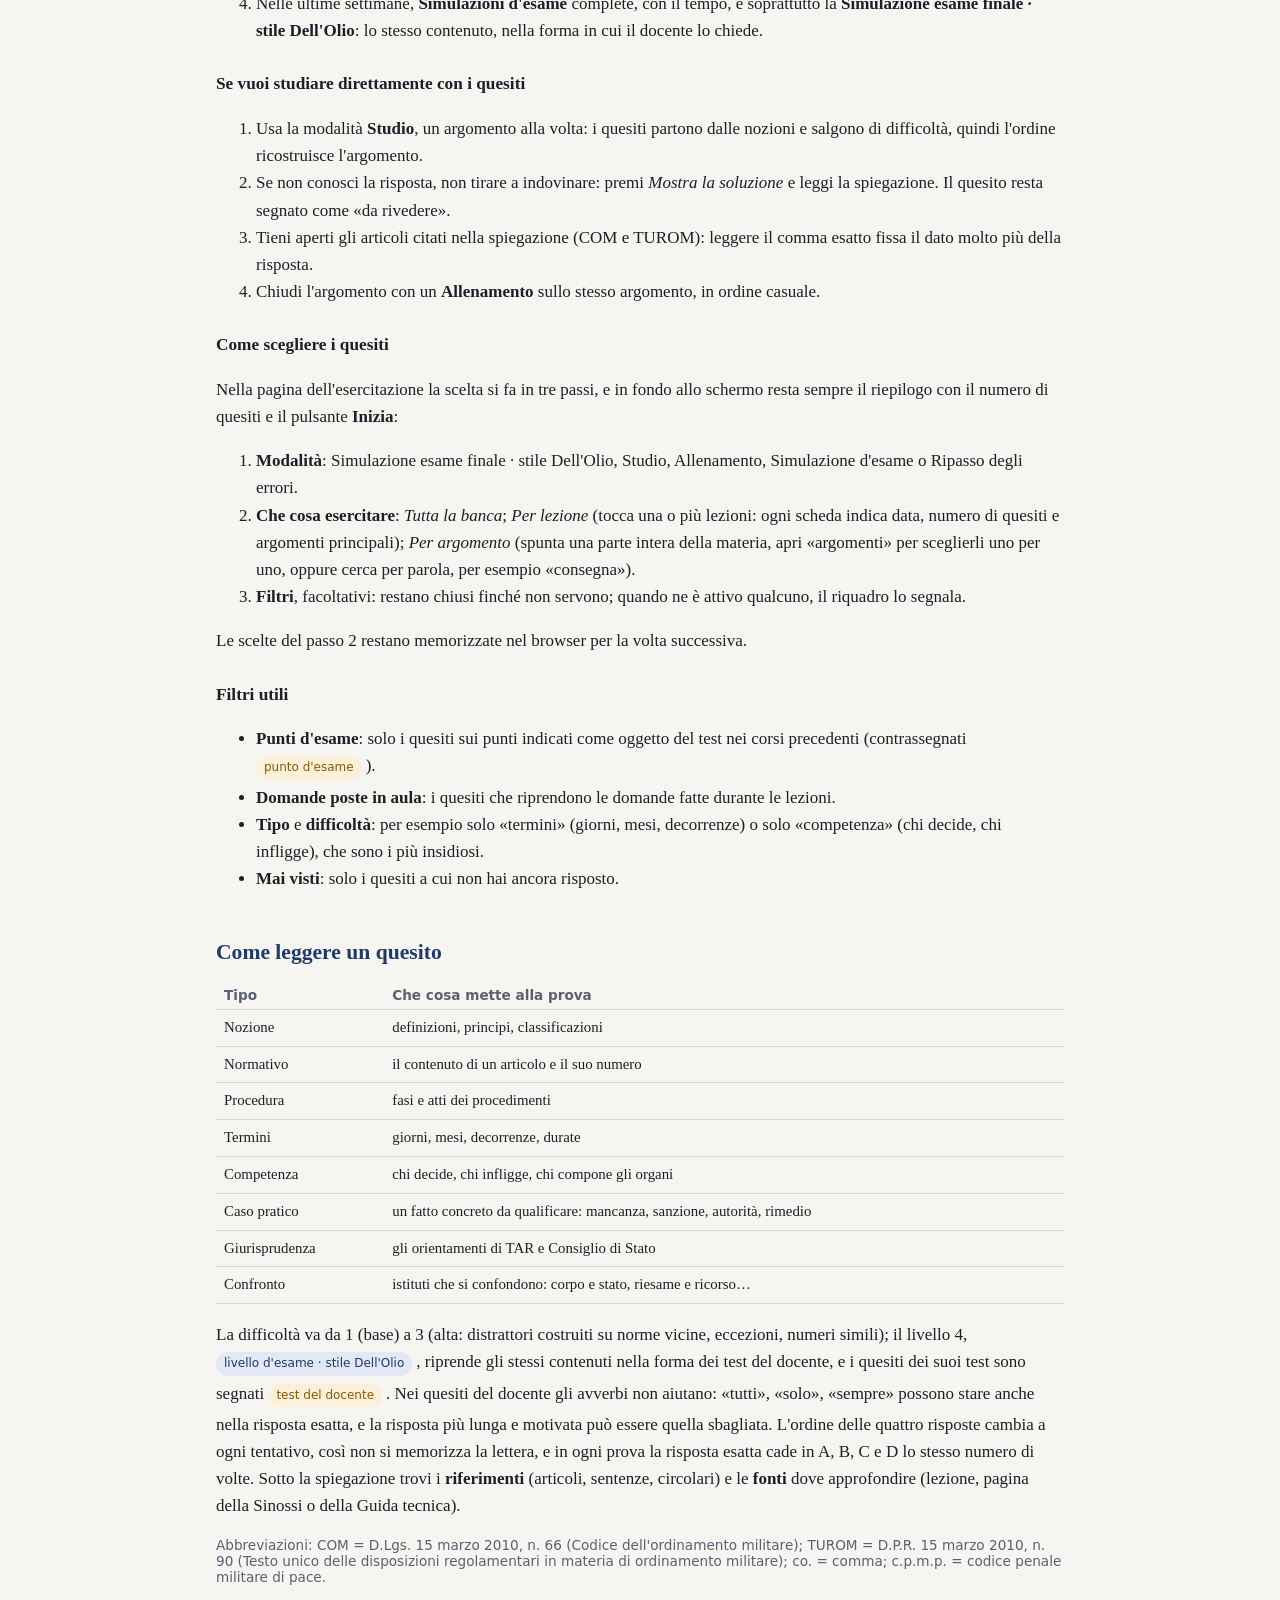
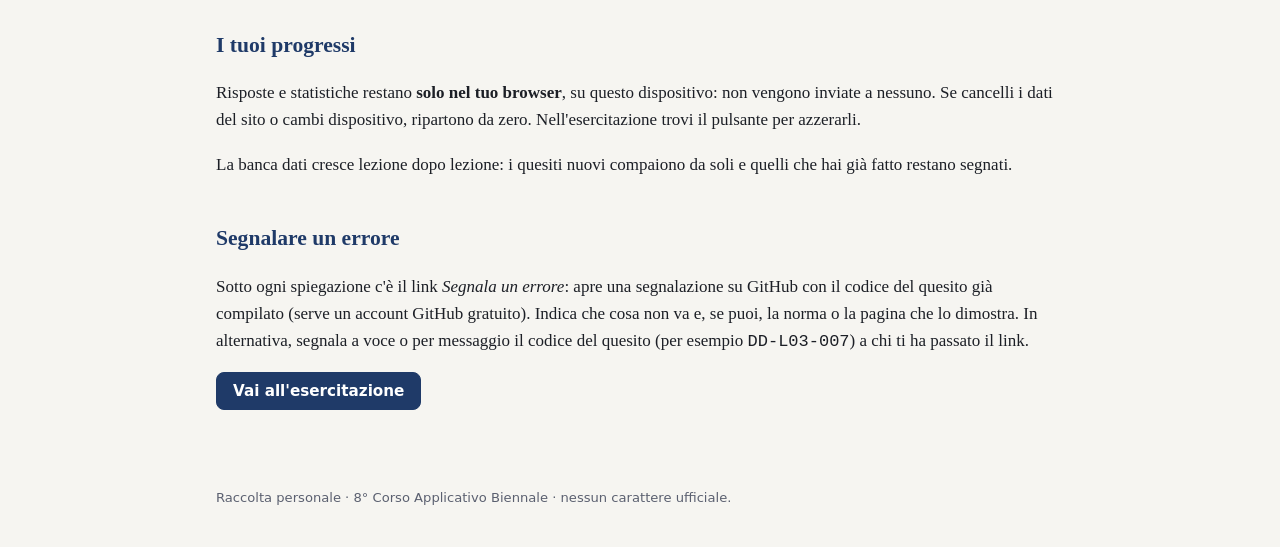
==== commit ffc210b3: "Esame Dell'Olio: scelta a schede (prova d'esame, tutti, solo nuovi); quesiti per le domande in aula " ====
--- a/index.html
+++ b/index.html
@@ -6,7 +6,7 @@
 <meta name="robots" content="noindex, nofollow">
 <title>Diritto Disciplinare – Esercitazione</title>
 <meta name="description" content="Banca dati di quesiti a risposta multipla di Diritto Disciplinare militare: manuale d'uso.">
-<link rel="stylesheet" href="style.css?v=3">
+<link rel="stylesheet" href="style.css?v=4">
 </head>
 <body>
 <header class="testata">
@@ -37,9 +37,10 @@
   <span>Tutti i quesiti di <em>livello d'esame</em>, scritti come quelli del docente: domande brevi e senza appigli
   («Quale delle seguenti affermazioni è corretta?»), quattro affermazioni da valutare una per una, opzioni che cambiano
   per una sola parola, nomi esatti degli istituti, estremi di atti e sentenze da riconoscere. Ci sono anche i quesiti dei
-  test intermedi del docente. Puoi fare la <strong>prova da 30</strong> come all'esame, con la correzione alla consegna,
-  oppure esercitarti su <strong>tutti</strong>, anche con la correzione dopo ogni risposta; con «solo quelli che non ho
-  ancora fatto» li copri tutti in più volte. Si sceglie su quali lezioni farla.</span></a>
+  test intermedi del docente. Al passo 2 scegli come esercitarti: <strong>Prova d'esame</strong> (30 quesiti a caso,
+  correzione alla consegna, tempo facoltativo, come il test finale), <strong>Tutti i quesiti</strong> (correzione e
+  spiegazione dopo ogni risposta) o <strong>Solo quelli nuovi</strong> (quelli che non hai ancora fatto, per riprendere
+  da dove eri rimasto). Al passo 3 scegli su quali lezioni o argomenti.</span></a>
 <div class="griglia">
   <a class="card modo" href="esercitazione.html#studio"><strong>Studio</strong>
     <span>Percorso guidato, argomento per argomento nell'ordine della Sinossi, dalle nozioni di base ai casi più
--- a/style.css
+++ b/style.css
@@ -116,6 +116,9 @@
 .segmenti b { display: block; font-size: .98rem; }
 .segmenti span { font-size: .8rem; color: var(--muted); }
 .segmenti [aria-checked=true] { border-color: var(--accent); background: var(--accent-soft); box-shadow: inset 0 0 0 1px var(--accent); }
+.scelte-esame span { display: block; margin-top: 2px; }
+.scelte-esame em { display: block; font-style: normal; font-weight: 600; font-size: .82rem; color: var(--accent); margin-top: 6px; }
+#riga-tempo-esame { margin-top: 12px; }
 .pannello { margin-top: 14px; }
 .pannello > .piccolo:first-child { margin: 0 0 10px; }
 .lezioni { display: grid; grid-template-columns: repeat(auto-fill, minmax(230px, 1fr)); gap: 8px; }
@@ -215,6 +218,8 @@
   .segmenti { grid-template-columns: 1fr; }
   .segmenti button { display: flex; align-items: baseline; gap: 8px; }
   .segmenti b { display: inline; }
+  .scelte-esame button { display: block; }
+  .scelte-esame b { display: block; }
   details.filtri summary { padding: 12px 16px; }
   details.filtri > .scelte, details.filtri > .riga-azioni { padding-left: 16px; padding-right: 16px; }
 }
